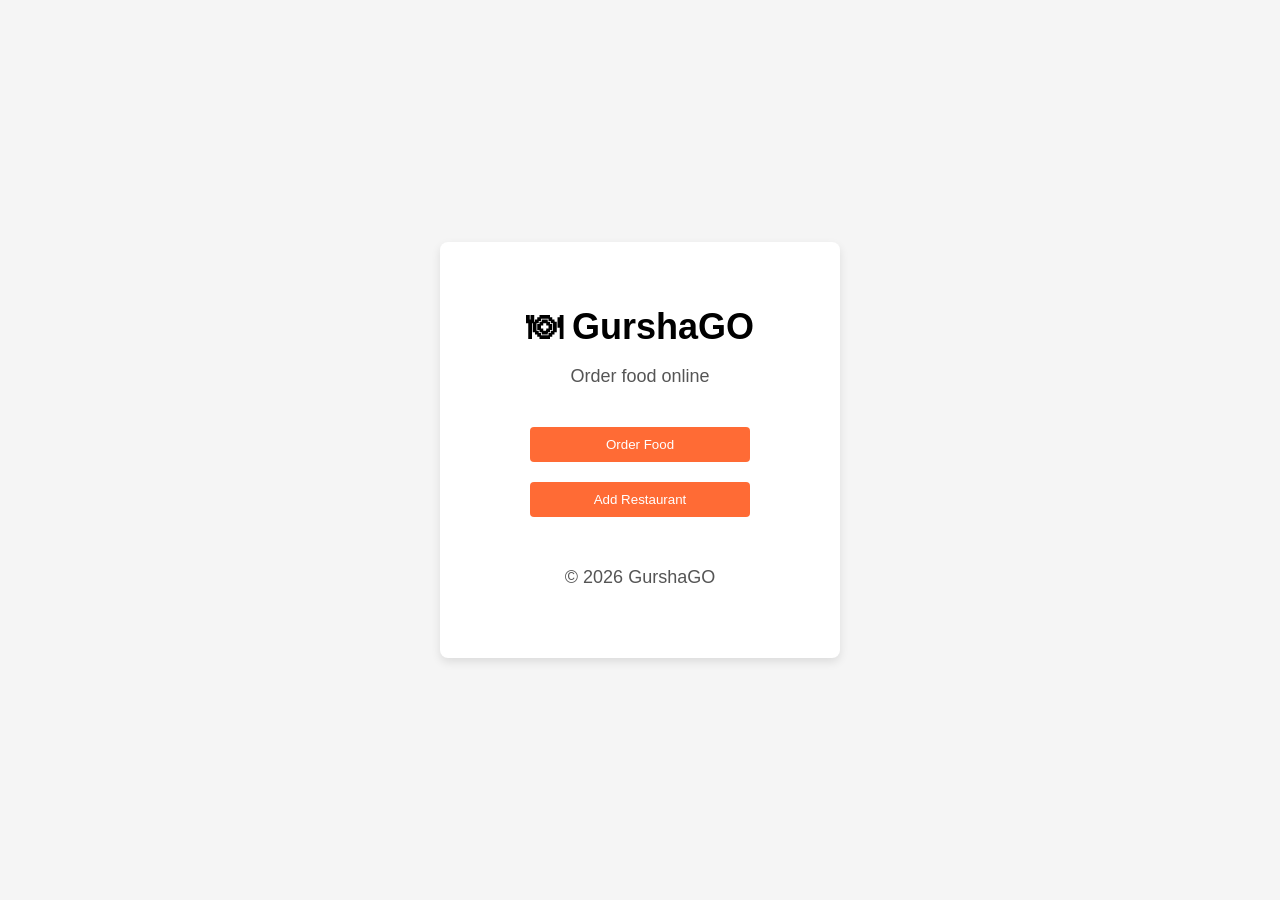
==== index.html @ 45368f5c "Final Version without CSS" ====
<!DOCTYPE html>
<html lang="en">
<head>
  <meta charset="UTF-8" />
  <title>GurshaGO | Food Delivery</title>
  <link rel="stylesheet" href="css/style.css" />

  <style>
    .landing {
      text-align: center;
      padding: 40px;
    }

    .landing h1 {
      font-size: 36px;
      margin-bottom: 10px;
    }

    .landing p {
      font-size: 18px;
      color: #555;
      margin-bottom: 30px;
    }

    .landing button {
      width: 220px;
      margin: 10px;
    }

    footer {
      margin-top: 40px;
      font-size: 14px;
      color: #777;
    }
  </style>
</head>
<body>

  <div class="auth-container landing">
    <h1>🍽 GurshaGO</h1>
    <p>Order food online</p>

    <button onclick="location.href='login.html'">
      Order Food
    </button>

    <button onclick="location.href='signup.html'">
      Add Restaurant
    </button>

    <footer>
      <p>© 2026 GurshaGO</p>
    </footer>
  </div>

</body>
</html>
---- css/style.css ----
/* css/style.css */
* {
  box-sizing: border-box;
  font-family: Arial, Helvetica, sans-serif;
}

body {
  margin: 0;
  min-height: 100vh;
  background: #f5f5f5;
  display: flex;
  align-items: center;
  justify-content: center;
}

.auth-container {
  background: #fff;
  padding: 25px;
  width: 100%;
  max-width: 400px;
  border-radius: 8px;
  box-shadow: 0 4px 10px rgba(0, 0, 0, 0.1);
}

.auth-container h2 {
  text-align: center;
  margin-bottom: 20px;
}

.auth-container input,
.auth-container button {
  width: 100%;
  padding: 10px;
  margin-top: 10px;
}

.auth-container input {
  border: 1px solid #ccc;
  border-radius: 4px;
}

.auth-container button {
  border: none;
  background: #ff6b35;
  color: #fff;
  cursor: pointer;
  border-radius: 4px;
}

.auth-container button:hover {
  background: #e65a28;
}

.google-btn {
  background: #4285f4;
}

.google-btn:hover {
  background: #357ae8;
}

.auth-links {
  text-align: center;
  margin-top: 15px;
}

.auth-links a {
  color: #ff6b35;
  text-decoration: none;
}

.role-group {
  margin-top: 10px;
}

.role-group label {
  margin-right: 10px;
  font-size: 14px;
}

.error {
  color: red;
  font-size: 14px;
  margin-top: 10px;
  text-align: center;
}
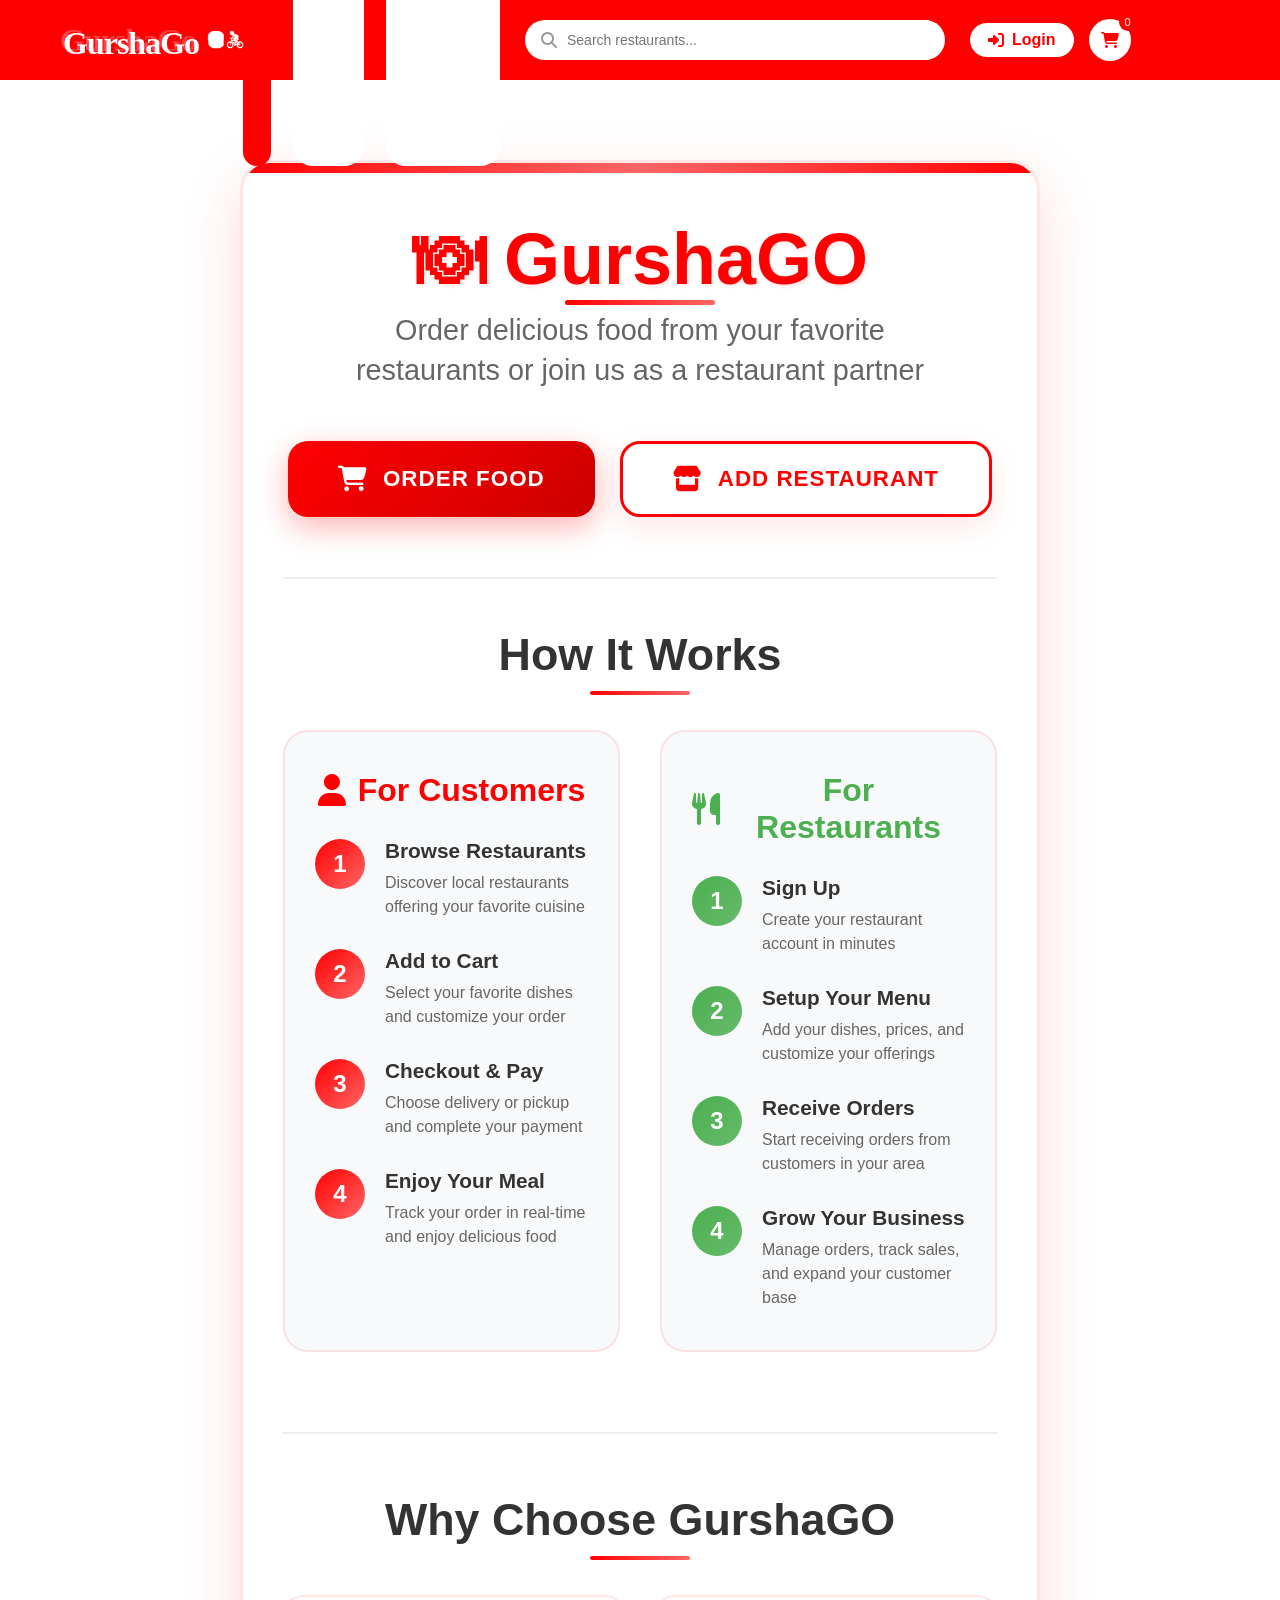
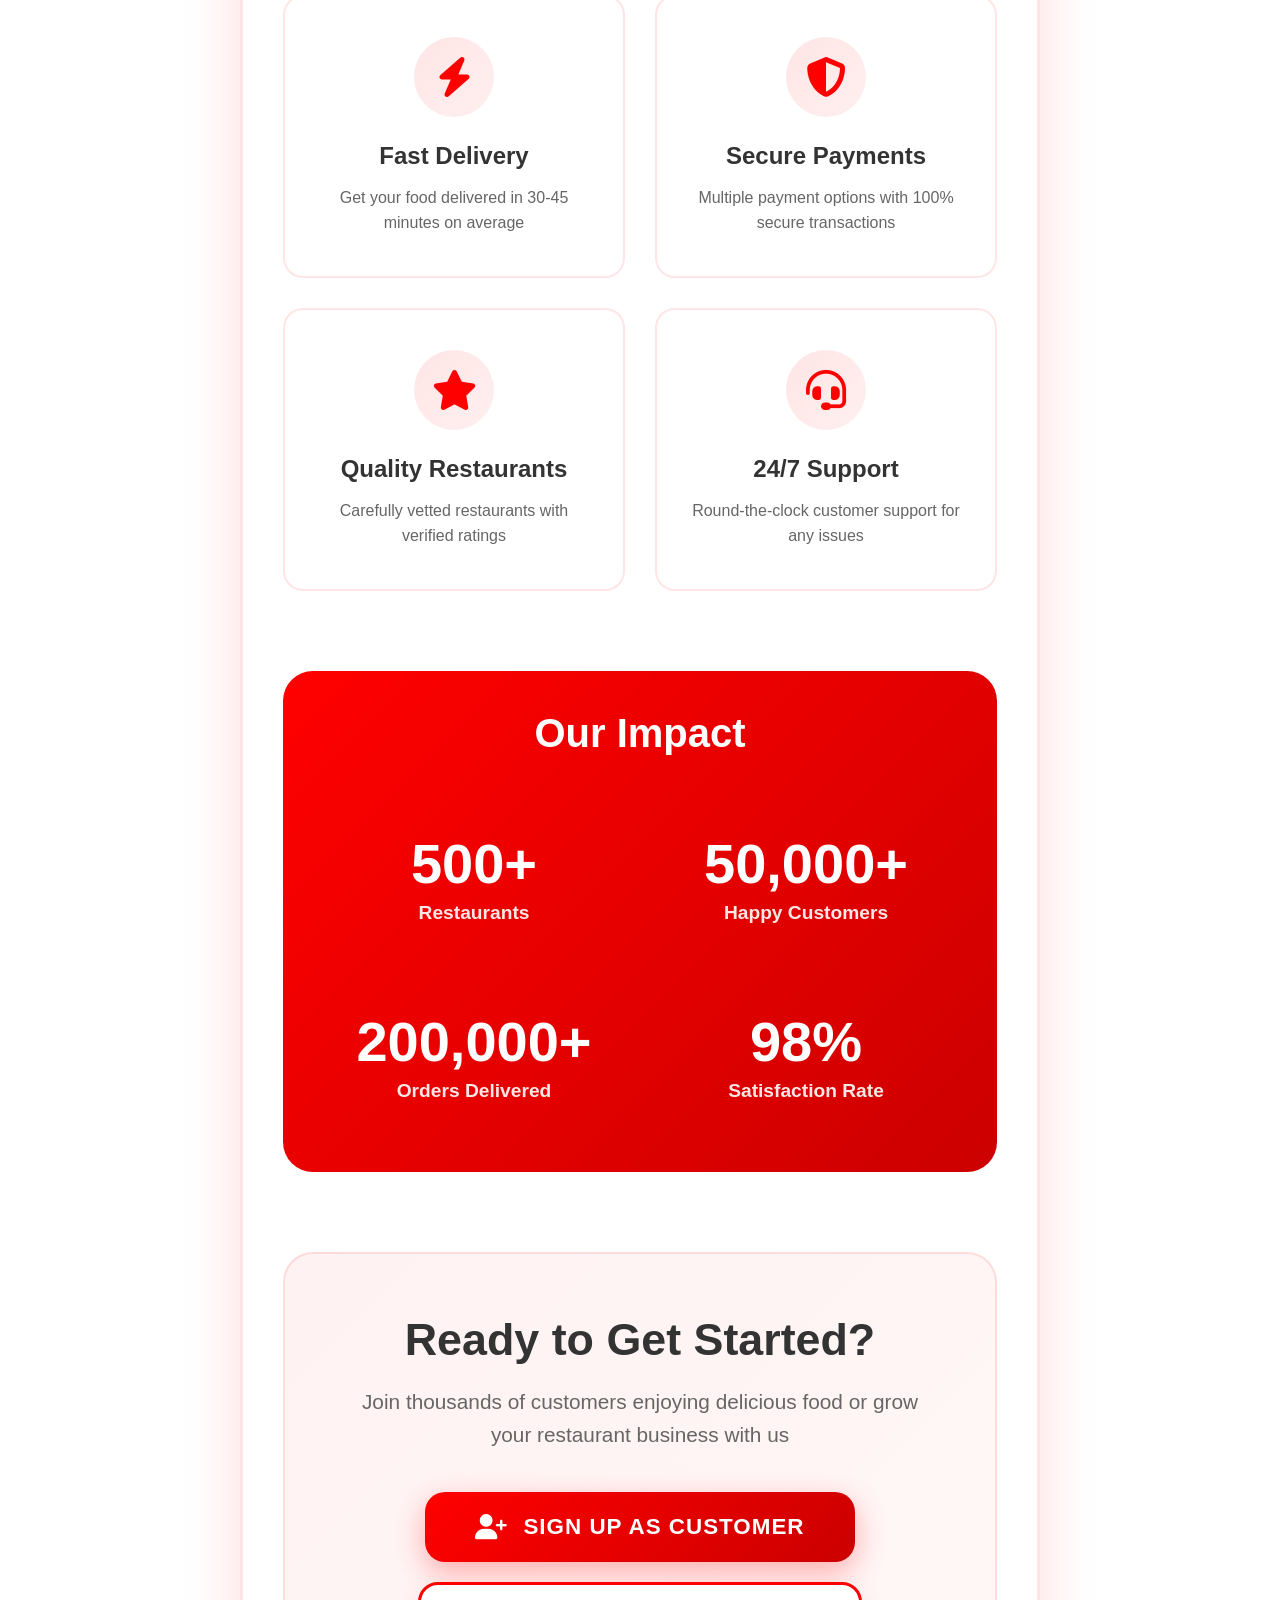
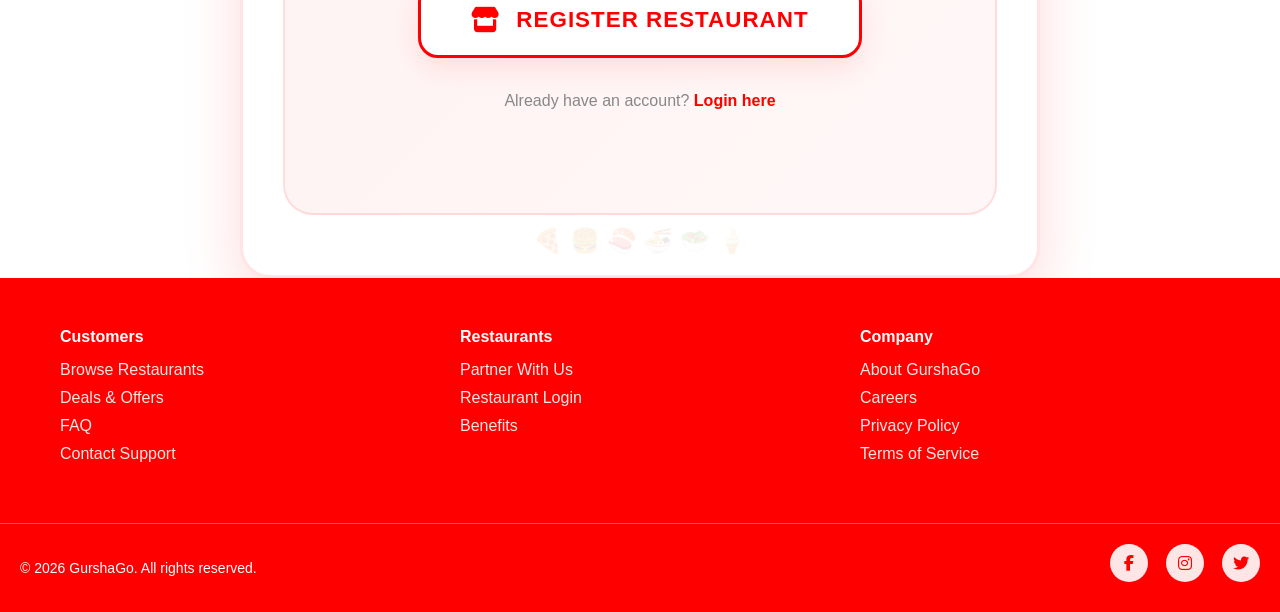
==== commit 93b54e24: "CSS updated for every page" ====
--- a/index.html
+++ b/index.html
@@ -1,57 +1,925 @@
 <!DOCTYPE html>
 <html lang="en">
+
 <head>
-  <meta charset="UTF-8" />
-  <title>GurshaGO | Food Delivery</title>
-  <link rel="stylesheet" href="css/style.css" />
-
-  <style>
-    .landing {
-      text-align: center;
-      padding: 40px;
-    }
-
-    .landing h1 {
-      font-size: 36px;
-      margin-bottom: 10px;
-    }
-
-    .landing p {
-      font-size: 18px;
-      color: #555;
-      margin-bottom: 30px;
-    }
-
-    .landing button {
-      width: 220px;
-      margin: 10px;
-    }
-
-    footer {
-      margin-top: 40px;
-      font-size: 14px;
-      color: #777;
-    }
-  </style>
+    <meta charset="UTF-8" />
+    <title>GurshaGO | Food Delivery</title>
+    <link rel="stylesheet" href="css/style.css" />
+    <link rel="stylesheet" href="https://cdnjs.cloudflare.com/ajax/libs/font-awesome/6.5.1/css/all.min.css">
+
+
+    <style>
+        .landing::after {
+            content: '🍕 🍔 🍣 🍜 🥗 🍦';
+            position: absolute;
+            bottom: 20px;
+            left: 0;
+            right: 0;
+            text-align: center;
+            font-size: 1.5rem;
+            color: rgba(255, 0, 0, 0.1);
+            animation: scroll 30s linear infinite;
+            white-space: nowrap;
+        }
+        /* ===== LANDING PAGE STYLES ===== */
+        
+        .landing {
+            max-width: 800px;
+            margin: 0 auto;
+            padding: 60px 40px;
+            text-align: center;
+            background: white;
+            border-radius: 30px;
+            box-shadow: 0 20px 60px rgba(255, 0, 0, 0.15);
+            border: 3px solid rgba(255, 0, 0, 0.1);
+            animation: fadeIn 1s ease;
+            position: relative;
+            overflow: hidden;
+            margin-top: 80px;
+        }
+        
+        .landing::before {
+            content: '';
+            position: absolute;
+            top: 0;
+            left: 0;
+            right: 0;
+            height: 10px;
+            background: linear-gradient(to right, #ff0000, #ff6666, #ff0000);
+            z-index: 1;
+        }
+        
+        @keyframes fadeIn {
+            from {
+                opacity: 0;
+                transform: translateY(30px);
+            }
+            to {
+                opacity: 1;
+                transform: translateY(0);
+            }
+        }
+        
+        .landing h1 {
+            font-size: 4.5rem;
+            font-weight: 900;
+            color: #ff0000;
+            margin-bottom: 15px;
+            line-height: 1;
+            text-shadow: 2px 2px 4px rgba(255, 0, 0, 0.1);
+            position: relative;
+            display: inline-block;
+        }
+        
+        .landing h1::after {
+            content: '';
+            position: absolute;
+            bottom: -10px;
+            left: 50%;
+            transform: translateX(-50%);
+            width: 150px;
+            height: 5px;
+            background: linear-gradient(to right, #ff0000, #ff6666);
+            border-radius: 3px;
+        }
+        
+        .landing p {
+            font-size: 1.8rem;
+            color: #666;
+            margin-bottom: 50px;
+            font-weight: 400;
+            line-height: 1.4;
+            max-width: 600px;
+            margin-left: auto;
+            margin-right: auto;
+        }
+        /* ===== ACTION BUTTONS ===== */
+        
+        .landing-buttons {
+            display: flex;
+            gap: 25px;
+            justify-content: center;
+            margin-bottom: 60px;
+            flex-wrap: wrap;
+        }
+        
+        .landing button {
+            padding: 22px 50px;
+            border: none;
+            border-radius: 20px;
+            font-size: 1.4rem;
+            font-weight: 800;
+            cursor: pointer;
+            transition: all 0.4s ease;
+            display: flex;
+            align-items: center;
+            justify-content: center;
+            gap: 15px;
+            text-transform: uppercase;
+            letter-spacing: 1px;
+            position: relative;
+            overflow: hidden;
+            min-width: 280px;
+        }
+        
+        .landing button::before {
+            content: '';
+            position: absolute;
+            top: 0;
+            left: -100%;
+            width: 100%;
+            height: 100%;
+            background: linear-gradient(90deg, transparent, rgba(255, 255, 255, 0.2), transparent);
+            transition: 0.5s;
+        }
+        
+        .landing button:hover::before {
+            left: 100%;
+        }
+        
+        .landing button:first-of-type {
+            background: linear-gradient(135deg, #ff0000 0%, #cc0000 100%);
+            color: white;
+            box-shadow: 0 10px 30px rgba(255, 0, 0, 0.3);
+        }
+        
+        .landing button:first-of-type:hover {
+            transform: translateY(-8px) scale(1.05);
+            box-shadow: 0 20px 40px rgba(255, 0, 0, 0.4);
+        }
+        
+        .landing button:last-of-type {
+            background: white;
+            color: #ff0000;
+            border: 3px solid #ff0000;
+            box-shadow: 0 10px 30px rgba(255, 0, 0, 0.1);
+        }
+        
+        .landing button:last-of-type:hover {
+            background: linear-gradient(135deg, #ff0000 0%, #cc0000 100%);
+            color: white;
+            transform: translateY(-8px) scale(1.05);
+            box-shadow: 0 20px 40px rgba(255, 0, 0, 0.2);
+        }
+        
+        .landing button i {
+            font-size: 1.6rem;
+        }
+        /* ===== HOW IT WORKS SECTION ===== */
+        
+        .how-it-works {
+            margin-top: 60px;
+            padding-top: 50px;
+            border-top: 2px solid #eee;
+        }
+        
+        .how-it-works h2 {
+            font-size: 2.8rem;
+            font-weight: 800;
+            color: #333;
+            margin-bottom: 50px;
+            position: relative;
+        }
+        
+        .how-it-works h2::after {
+            content: '';
+            position: absolute;
+            bottom: -15px;
+            left: 50%;
+            transform: translateX(-50%);
+            width: 100px;
+            height: 4px;
+            background: linear-gradient(to right, #ff0000, #ff6666);
+            border-radius: 2px;
+        }
+        /* Steps Container */
+        
+        .steps-container {
+            display: grid;
+            grid-template-columns: repeat(auto-fit, minmax(250px, 1fr));
+            gap: 40px;
+            margin-bottom: 60px;
+        }
+        /* Customer Steps */
+        
+        .customer-steps,
+        .restaurant-steps {
+            background: #f8f9fa;
+            border-radius: 25px;
+            padding: 40px 30px;
+            border: 2px solid rgba(255, 0, 0, 0.1);
+            transition: all 0.3s ease;
+        }
+        
+        .customer-steps:hover,
+        .restaurant-steps:hover {
+            border-color: #ff0000;
+            transform: translateY(-10px);
+            box-shadow: 0 15px 40px rgba(255, 0, 0, 0.1);
+        }
+        
+        .customer-steps h3,
+        .restaurant-steps h3 {
+            font-size: 2rem;
+            font-weight: 800;
+            color: #333;
+            margin-bottom: 30px;
+            display: flex;
+            align-items: center;
+            justify-content: center;
+            gap: 12px;
+        }
+        
+        .customer-steps h3 {
+            color: #ff0000;
+        }
+        
+        .restaurant-steps h3 {
+            color: #4caf50;
+        }
+        /* Steps List */
+        
+        .steps-list {
+            display: flex;
+            flex-direction: column;
+            gap: 30px;
+        }
+        
+        .step-item {
+            display: flex;
+            align-items: flex-start;
+            gap: 20px;
+            text-align: left;
+        }
+        
+        .step-number {
+            width: 50px;
+            height: 50px;
+            background: linear-gradient(135deg, #ff0000 0%, #ff6666 100%);
+            border-radius: 50%;
+            display: flex;
+            align-items: center;
+            justify-content: center;
+            color: white;
+            font-size: 1.5rem;
+            font-weight: 800;
+            flex-shrink: 0;
+        }
+        
+        .restaurant-steps .step-number {
+            background: linear-gradient(135deg, #4caf50 0%, #66bb6a 100%);
+        }
+        
+        .step-content h4 {
+            font-size: 1.3rem;
+            font-weight: 700;
+            color: #333;
+            margin-bottom: 8px;
+        }
+        
+        .step-content p {
+            color: #666;
+            font-size: 1rem;
+            line-height: 1.5;
+            margin: 0;
+        }
+        /* ===== FEATURES SECTION ===== */
+        
+        .features-section {
+            margin-top: 80px;
+            padding-top: 60px;
+            border-top: 2px solid #eee;
+        }
+        
+        .features-section h2 {
+            font-size: 2.8rem;
+            font-weight: 800;
+            color: #333;
+            margin-bottom: 50px;
+            position: relative;
+        }
+        
+        .features-section h2::after {
+            content: '';
+            position: absolute;
+            bottom: -15px;
+            left: 50%;
+            transform: translateX(-50%);
+            width: 100px;
+            height: 4px;
+            background: linear-gradient(to right, #ff0000, #ff6666);
+            border-radius: 2px;
+        }
+        
+        .features-grid {
+            display: grid;
+            grid-template-columns: repeat(auto-fit, minmax(280px, 1fr));
+            gap: 30px;
+        }
+        
+        .feature-card {
+            background: white;
+            border: 2px solid rgba(255, 0, 0, 0.1);
+            border-radius: 20px;
+            padding: 40px 30px;
+            text-align: center;
+            transition: all 0.3s ease;
+        }
+        
+        .feature-card:hover {
+            border-color: #ff0000;
+            transform: translateY(-10px);
+            box-shadow: 0 20px 40px rgba(255, 0, 0, 0.1);
+        }
+        
+        .feature-icon {
+            width: 80px;
+            height: 80px;
+            background: linear-gradient(135deg, rgba(255, 0, 0, 0.1) 0%, rgba(255, 102, 102, 0.1) 100%);
+            border-radius: 50%;
+            display: flex;
+            align-items: center;
+            justify-content: center;
+            margin: 0 auto 25px;
+            color: #ff0000;
+            font-size: 2.5rem;
+        }
+        
+        .feature-card h3 {
+            font-size: 1.5rem;
+            font-weight: 700;
+            color: #333;
+            margin-bottom: 15px;
+        }
+        
+        .feature-card p {
+            color: #666;
+            font-size: 1rem;
+            line-height: 1.6;
+            margin: 0;
+        }
+        /* ===== CTA SECTION ===== */
+        
+        .cta-section {
+            margin-top: 80px;
+            padding: 60px 40px;
+            background: linear-gradient(135deg, rgba(255, 0, 0, 0.05) 0%, rgba(255, 102, 102, 0.05) 100%);
+            border-radius: 30px;
+            border: 2px solid rgba(255, 0, 0, 0.1);
+            text-align: center;
+        }
+        
+        .cta-section h2 {
+            font-size: 2.8rem;
+            font-weight: 800;
+            color: #333;
+            margin-bottom: 20px;
+        }
+        
+        .cta-section p {
+            font-size: 1.3rem;
+            color: #666;
+            margin-bottom: 40px;
+            max-width: 600px;
+            margin-left: auto;
+            margin-right: auto;
+            line-height: 1.6;
+        }
+        
+        .cta-buttons {
+            display: flex;
+            gap: 20px;
+            justify-content: center;
+            flex-wrap: wrap;
+        }
+        
+        .cta-btn {
+            padding: 20px 40px;
+            border: none;
+            border-radius: 15px;
+            font-size: 1.2rem;
+            font-weight: 700;
+            cursor: pointer;
+            transition: all 0.3s ease;
+            display: flex;
+            align-items: center;
+            gap: 12px;
+        }
+        
+        .cta-btn.primary {
+            background: linear-gradient(135deg, #ff0000 0%, #cc0000 100%);
+            color: white;
+        }
+        
+        .cta-btn.primary:hover {
+            transform: translateY(-5px);
+            box-shadow: 0 15px 35px rgba(255, 0, 0, 0.3);
+        }
+        
+        .cta-btn.secondary {
+            background: white;
+            color: #ff0000;
+            border: 2px solid #ff0000;
+        }
+        
+        .cta-btn.secondary:hover {
+            background: #ff0000;
+            color: white;
+            transform: translateY(-5px);
+            box-shadow: 0 15px 35px rgba(255, 0, 0, 0.2);
+        }
+        /* ===== STATS SECTION ===== */
+        
+        .stats-section {
+            margin-top: 80px;
+            padding: 40px;
+            background: linear-gradient(135deg, #ff0000 0%, #cc0000 100%);
+            border-radius: 30px;
+            color: white;
+            text-align: center;
+        }
+        
+        .stats-section h2 {
+            font-size: 2.5rem;
+            font-weight: 800;
+            margin-bottom: 50px;
+            color: white;
+        }
+        
+        .stats-grid {
+            display: grid;
+            grid-template-columns: repeat(auto-fit, minmax(200px, 1fr));
+            gap: 30px;
+        }
+        
+        .stat-item {
+            padding: 30px;
+        }
+        
+        .stat-number {
+            font-size: 3.5rem;
+            font-weight: 900;
+            margin-bottom: 10px;
+            line-height: 1;
+        }
+        
+        .stat-label {
+            font-size: 1.2rem;
+            font-weight: 600;
+            opacity: 0.9;
+        }
+        /* ===== RESPONSIVE DESIGN ===== */
+        
+        @media (max-width: 992px) {
+            .landing {
+                margin: 60px 20px;
+                padding: 50px 30px;
+            }
+            .landing h1 {
+                font-size: 4rem;
+            }
+            .landing p {
+                font-size: 1.6rem;
+            }
+            .landing button {
+                min-width: 250px;
+                padding: 20px 40px;
+            }
+            .how-it-works h2,
+            .features-section h2,
+            .cta-section h2 {
+                font-size: 2.5rem;
+            }
+            .steps-container {
+                grid-template-columns: 1fr;
+            }
+            .stats-grid {
+                grid-template-columns: repeat(2, 1fr);
+            }
+        }
+        
+        @media (max-width: 768px) {
+            .landing {
+                padding: 40px 25px;
+                margin-top: 40px;
+            }
+            .landing h1 {
+                font-size: 3.5rem;
+            }
+            .landing p {
+                font-size: 1.4rem;
+            }
+            .landing-buttons {
+                flex-direction: column;
+                align-items: center;
+            }
+            .landing button {
+                width: 100%;
+                max-width: 350px;
+                padding: 20px;
+            }
+            .how-it-works h2,
+            .features-section h2,
+            .cta-section h2 {
+                font-size: 2.2rem;
+            }
+            .customer-steps,
+            .restaurant-steps {
+                padding: 30px 25px;
+            }
+            .step-item {
+                flex-direction: column;
+                align-items: center;
+                text-align: center;
+                gap: 15px;
+            }
+            .features-grid {
+                grid-template-columns: 1fr;
+            }
+            .cta-buttons {
+                flex-direction: column;
+                align-items: center;
+            }
+            .cta-btn {
+                width: 100%;
+                max-width: 300px;
+                justify-content: center;
+            }
+            .stats-grid {
+                grid-template-columns: 1fr;
+            }
+            .stat-number {
+                font-size: 3rem;
+            }
+        }
+        
+        @media (max-width: 480px) {
+            .landing {
+                padding: 30px 20px;
+                margin: 30px 15px;
+                border-radius: 20px;
+            }
+            .landing h1 {
+                font-size: 2.8rem;
+            }
+            .landing p {
+                font-size: 1.2rem;
+            }
+            .landing button {
+                font-size: 1.2rem;
+                padding: 18px;
+            }
+            .how-it-works h2,
+            .features-section h2,
+            .cta-section h2 {
+                font-size: 1.8rem;
+            }
+            .customer-steps h3,
+            .restaurant-steps h3 {
+                font-size: 1.6rem;
+            }
+            .step-number {
+                width: 40px;
+                height: 40px;
+                font-size: 1.2rem;
+            }
+            .step-content h4 {
+                font-size: 1.1rem;
+            }
+            .feature-card {
+                padding: 30px 20px;
+            }
+            .feature-icon {
+                width: 60px;
+                height: 60px;
+                font-size: 2rem;
+            }
+            .feature-card h3 {
+                font-size: 1.3rem;
+            }
+            .cta-section {
+                padding: 40px 25px;
+            }
+            .cta-section h2 {
+                font-size: 2rem;
+            }
+            .cta-section p {
+                font-size: 1.1rem;
+            }
+            .stats-section {
+                padding: 30px 20px;
+            }
+            .stats-section h2 {
+                font-size: 2rem;
+            }
+            .stat-number {
+                font-size: 2.5rem;
+            }
+        }
+        /* ===== ANIMATIONS ===== */
+        
+        @keyframes float {
+            0%,
+            100% {
+                transform: translateY(0);
+            }
+            50% {
+                transform: translateY(-10px);
+            }
+        }
+        
+        .landing h1 {
+            animation: float 3s ease-in-out infinite;
+        }
+        
+        .feature-card:hover .feature-icon {
+            animation: float 1s ease-in-out;
+        }
+        /* ===== DECORATIVE ELEMENTS ===== */
+        
+        .food-emoji {
+            font-size: 1.5em;
+            margin: 0 5px;
+            animation: spin 20s linear infinite;
+        }
+        
+        @keyframes spin {
+            0% {
+                transform: rotate(0deg);
+            }
+            100% {
+                transform: rotate(360deg);
+            }
+        }
+        
+        @keyframes scroll {
+            0% {
+                transform: translateX(100%);
+            }
+            100% {
+                transform: translateX(-100%);
+            }
+        }
+    </style>
 </head>
+
 <body>
 
-  <div class="auth-container landing">
-    <h1>🍽 GurshaGO</h1>
-    <p>Order food online</p>
-
-    <button onclick="location.href='login.html'">
-      Order Food
-    </button>
-
-    <button onclick="location.href='signup.html'">
-      Add Restaurant
-    </button>
-
-    <footer>
-      <p>© 2026 GurshaGO</p>
+    <!-- ================= HEADER ================= -->
+    <header class="header">
+        <div class="container header-inner">
+
+            <!-- Logo -->
+            <span class="logo-name">GurshaGo</span>
+
+            <!-- Navigation -->
+            <nav class="nav">
+                <br><br><br><br><br><br><br><br><br><br><br><br><br><br>
+                <a href="" class="red" style="background-color: red;"></a>
+                <a href="index.html" class="active">Home</a>
+                <a href="restaurant-dashboard.html">Restaurants</a>
+            </nav>
+
+            <!-- Search -->
+            <div class="search">
+                <i class="fa-solid fa-magnifying-glass"></i>
+                <input type="text" placeholder="Search restaurants..." />
+            </div>
+
+            <!-- Actions -->
+            <div class="actions">
+                <a href="login.html" class="login-btn">
+                    <i class="fa-solid fa-right-to-bracket"></i> Login
+                </a>
+
+                <a href="cart.html" class="cart-btn">
+                    <i class="fa-solid fa-cart-shopping"></i>
+                    <span class="cart-count">0</span>
+                </a>
+            </div>
+
+        </div>
+    </header>
+
+
+
+    <div class="auth-container landing">
+        <!-- Hero Section -->
+        <h1>🍽 GurshaGO</h1>
+        <p>Order delicious food from your favorite restaurants or join us as a restaurant partner</p>
+
+        <div class="landing-buttons">
+            <button onclick="location.href='login.html'">
+            <i class="fas fa-shopping-cart"></i>
+            Order Food
+        </button>
+            <button onclick="location.href='signup.html'">
+            <i class="fas fa-store"></i>
+            Add Restaurant
+        </button>
+        </div>
+
+        <!-- How It Works Section -->
+        <div class="how-it-works">
+            <h2>How It Works</h2>
+
+            <div class="steps-container">
+                <!-- For Customers -->
+                <div class="customer-steps">
+                    <h3><i class="fas fa-user"></i> For Customers</h3>
+                    <div class="steps-list">
+                        <div class="step-item">
+                            <div class="step-number">1</div>
+                            <div class="step-content">
+                                <h4>Browse Restaurants</h4>
+                                <p>Discover local restaurants offering your favorite cuisine</p>
+                            </div>
+                        </div>
+                        <div class="step-item">
+                            <div class="step-number">2</div>
+                            <div class="step-content">
+                                <h4>Add to Cart</h4>
+                                <p>Select your favorite dishes and customize your order</p>
+                            </div>
+                        </div>
+                        <div class="step-item">
+                            <div class="step-number">3</div>
+                            <div class="step-content">
+                                <h4>Checkout & Pay</h4>
+                                <p>Choose delivery or pickup and complete your payment</p>
+                            </div>
+                        </div>
+                        <div class="step-item">
+                            <div class="step-number">4</div>
+                            <div class="step-content">
+                                <h4>Enjoy Your Meal</h4>
+                                <p>Track your order in real-time and enjoy delicious food</p>
+                            </div>
+                        </div>
+                    </div>
+                </div>
+
+                <!-- For Restaurant Owners -->
+                <div class="restaurant-steps">
+                    <h3><i class="fas fa-utensils"></i> For Restaurants</h3>
+                    <div class="steps-list">
+                        <div class="step-item">
+                            <div class="step-number">1</div>
+                            <div class="step-content">
+                                <h4>Sign Up</h4>
+                                <p>Create your restaurant account in minutes</p>
+                            </div>
+                        </div>
+                        <div class="step-item">
+                            <div class="step-number">2</div>
+                            <div class="step-content">
+                                <h4>Setup Your Menu</h4>
+                                <p>Add your dishes, prices, and customize your offerings</p>
+                            </div>
+                        </div>
+                        <div class="step-item">
+                            <div class="step-number">3</div>
+                            <div class="step-content">
+                                <h4>Receive Orders</h4>
+                                <p>Start receiving orders from customers in your area</p>
+                            </div>
+                        </div>
+                        <div class="step-item">
+                            <div class="step-number">4</div>
+                            <div class="step-content">
+                                <h4>Grow Your Business</h4>
+                                <p>Manage orders, track sales, and expand your customer base</p>
+                            </div>
+                        </div>
+                    </div>
+                </div>
+            </div>
+        </div>
+
+        <!-- Features Section -->
+        <div class="features-section">
+            <h2>Why Choose GurshaGO</h2>
+            <div class="features-grid">
+                <div class="feature-card">
+                    <div class="feature-icon">
+                        <i class="fas fa-bolt"></i>
+                    </div>
+                    <h3>Fast Delivery</h3>
+                    <p>Get your food delivered in 30-45 minutes on average</p>
+                </div>
+                <div class="feature-card">
+                    <div class="feature-icon">
+                        <i class="fas fa-shield-alt"></i>
+                    </div>
+                    <h3>Secure Payments</h3>
+                    <p>Multiple payment options with 100% secure transactions</p>
+                </div>
+                <div class="feature-card">
+                    <div class="feature-icon">
+                        <i class="fas fa-star"></i>
+                    </div>
+                    <h3>Quality Restaurants</h3>
+                    <p>Carefully vetted restaurants with verified ratings</p>
+                </div>
+                <div class="feature-card">
+                    <div class="feature-icon">
+                        <i class="fas fa-headset"></i>
+                    </div>
+                    <h3>24/7 Support</h3>
+                    <p>Round-the-clock customer support for any issues</p>
+                </div>
+            </div>
+        </div>
+
+        <!-- Stats Section -->
+        <div class="stats-section">
+            <h2>Our Impact</h2>
+            <div class="stats-grid">
+                <div class="stat-item">
+                    <div class="stat-number">500+</div>
+                    <div class="stat-label">Restaurants</div>
+                </div>
+                <div class="stat-item">
+                    <div class="stat-number">50,000+</div>
+                    <div class="stat-label">Happy Customers</div>
+                </div>
+                <div class="stat-item">
+                    <div class="stat-number">200,000+</div>
+                    <div class="stat-label">Orders Delivered</div>
+                </div>
+                <div class="stat-item">
+                    <div class="stat-number">98%</div>
+                    <div class="stat-label">Satisfaction Rate</div>
+                </div>
+            </div>
+        </div>
+
+        <!-- CTA Section -->
+        <div class="cta-section">
+            <h2>Ready to Get Started?</h2>
+            <p>Join thousands of customers enjoying delicious food or grow your restaurant business with us</p>
+
+            <div class="cta-buttons">
+                <button class="cta-btn primary" onclick="location.href='signup.html'">
+                <i class="fas fa-user-plus"></i>
+                Sign Up as Customer
+            </button>
+                <button class="cta-btn secondary" onclick="location.href='signup.html?type=restaurant'">
+                <i class="fas fa-store"></i>
+                Register Restaurant
+            </button>
+            </div>
+
+            <p style="margin-top: 30px; font-size: 1rem; color: #888;">
+                Already have an account? <a href="login.html" style="color: #ff0000; font-weight: 600; text-decoration: none;">Login here</a>
+            </p>
+        </div>
+    </div>
+
+
+
+
+    <!-- ================= FOOTER ================= -->
+    <footer class="footer">
+        <div class="container footer-grid">
+
+            <div>
+                <h4>Customers</h4>
+                <a href="restaurant-dashboard.html">Browse Restaurants</a>
+                <a href="#">Deals & Offers</a>
+                <a href="#">FAQ</a>
+                <a href="#">Contact Support</a>
+            </div>
+
+            <div>
+                <h4>Restaurants</h4>
+                <a href="#">Partner With Us</a>
+                <a href="#">Restaurant Login</a>
+                <a href="#">Benefits</a>
+            </div>
+
+            <div>
+                <h4>Company</h4>
+                <a href="#">About GurshaGo</a>
+                <a href="#">Careers</a>
+                <a href="#">Privacy Policy</a>
+                <a href="#">Terms of Service</a>
+            </div>
+
+        </div>
+
+        <div class="footer-bottom">
+            <p>© 2026 GurshaGo. All rights reserved.</p>
+
+            <div class="social-icons">
+                <a href="#" aria-label="Facebook"><i class="fab fa-facebook-f"></i></a>
+                <a href="#" aria-label="Instagram"><i class="fab fa-instagram"></i></a>
+                <a href="#" aria-label="Twitter"><i class="fab fa-twitter"></i></a>
+            </div>
+        </div>
     </footer>
-  </div>
+    </div>
 
 </body>
-</html>
+
+</html>
--- a/css/style.css
+++ b/css/style.css
@@ -1,86 +1,280 @@
-/* css/style.css */
+/* ===== CSS===== */
+
 * {
-  box-sizing: border-box;
-  font-family: Arial, Helvetica, sans-serif;
+    margin: 0;
+    padding: 0;
+    box-sizing: border-box;
 }
 
 body {
-  margin: 0;
-  min-height: 100vh;
-  background: #f5f5f5;
-  display: flex;
-  align-items: center;
-  justify-content: center;
-}
-
-.auth-container {
-  background: #fff;
-  padding: 25px;
-  width: 100%;
-  max-width: 400px;
-  border-radius: 8px;
-  box-shadow: 0 4px 10px rgba(0, 0, 0, 0.1);
-}
-
-.auth-container h2 {
-  text-align: center;
-  margin-bottom: 20px;
-}
-
-.auth-container input,
-.auth-container button {
-  width: 100%;
-  padding: 10px;
-  margin-top: 10px;
-}
-
-.auth-container input {
-  border: 1px solid #ccc;
-  border-radius: 4px;
-}
-
-.auth-container button {
-  border: none;
-  background: #ff6b35;
-  color: #fff;
-  cursor: pointer;
-  border-radius: 4px;
-}
-
-.auth-container button:hover {
-  background: #e65a28;
-}
-
-.google-btn {
-  background: #4285f4;
-}
-
-.google-btn:hover {
-  background: #357ae8;
-}
-
-.auth-links {
-  text-align: center;
-  margin-top: 15px;
-}
-
-.auth-links a {
-  color: #ff6b35;
-  text-decoration: none;
-}
-
-.role-group {
-  margin-top: 10px;
-}
-
-.role-group label {
-  margin-right: 10px;
-  font-size: 14px;
-}
-
-.error {
-  color: red;
-  font-size: 14px;
-  margin-top: 10px;
-  text-align: center;
-}
+    font-family: "Poppins", Arial, sans-serif;
+    color: #333;
+    background: #fff;
+    min-height: 100vh;
+    display: flex;
+    flex-direction: column;
+}
+
+a {
+    text-decoration: none;
+    color: inherit;
+}
+
+
+/* ===== CONTAINER ===== */
+
+.container {
+    max-width: 1200px;
+    margin: auto;
+    padding: 0 20px;
+}
+
+
+/* ================= HEADER ================= */
+
+.header {
+    background: #ff0000;
+    position: sticky;
+    top: 0;
+    z-index: 1000;
+}
+
+.header-inner {
+    height: 80px;
+    display: flex;
+    align-items: center;
+    gap: 25px;
+}
+
+
+/* ===== LOGO ===== */
+
+.logo-text {
+    /* 🔧 SPACING FIX: pulls nav closer to logo */
+    margin-right: -10px;
+}
+
+.logo-name {
+    font-size: 32px;
+    font-weight: 800;
+    color: white;
+    font-family: 'Comic Sans MS', 'Chalkboard SE', cursive;
+    text-shadow: 3px 3px 0 white, 6px 6px 8px rgba(0, 0, 0, 0);
+    background: linear-gradient(45deg, #ff4757, #ff3838);
+    -webkit-background-clip: text;
+    -webkit-text-fill-color: transparent;
+    background-clip: text;
+    letter-spacing: -1px;
+    position: relative;
+    display: inline-block;
+    transform: perspective(500px) rotateX(5deg);
+}
+
+
+/* For food delivery vibe */
+
+.logo-name::after {
+    content: "🍔🚴‍♂️";
+    font-size: 16px;
+    position: absolute;
+    right: -45px;
+    top: 5px;
+    animation: bounce 2s infinite;
+}
+
+@keyframes bounce {
+    0%,
+    100% {
+        transform: translateY(0);
+    }
+    50% {
+        transform: translateY(-5px);
+    }
+}
+
+
+/* ===== NAV ===== */
+
+.nav {
+    display: flex;
+    gap: 22px;
+}
+
+.nav a {
+    color: red;
+    background-color: white;
+    font-weight: 500;
+    padding: 6px 14px;
+    border-radius: 20px;
+}
+
+.nav a:hover,
+.nav a.active {
+    background: white;
+    color: #ff0000;
+}
+
+
+/* ===== SEARCH ===== */
+
+.search {
+    flex: 1;
+    max-width: 420px;
+    background: white;
+    border-radius: 30px;
+    display: flex;
+    align-items: center;
+    padding: 0 16px;
+}
+
+.search i {
+    color: #999;
+    margin-right: 10px;
+}
+
+.search input {
+    border: none;
+    outline: none;
+    width: 100%;
+    padding: 12px 0;
+    font-size: 14px;
+}
+
+
+/* ===== ACTIONS ===== */
+
+.actions {
+    display: flex;
+    align-items: center;
+    gap: 15px;
+}
+
+.login-btn {
+    background: white;
+    color: #ff0000;
+    padding: 8px 18px;
+    border-radius: 25px;
+    font-weight: 600;
+    display: flex;
+    gap: 8px;
+    align-items: center;
+}
+
+.cart-btn {
+    position: relative;
+    width: 42px;
+    height: 42px;
+    background: white;
+    border-radius: 50%;
+    display: flex;
+    align-items: center;
+    justify-content: center;
+    color: #ff0000;
+}
+
+.cart-count {
+    position: absolute;
+    top: -6px;
+    right: -6px;
+    background: #ff0000;
+    color: white;
+    width: 18px;
+    height: 18px;
+    font-size: 11px;
+    border-radius: 50%;
+    display: flex;
+    align-items: center;
+    justify-content: center;
+}
+
+
+/* ================= FOOTER ================= */
+
+.footer {
+    background: #ff0000;
+    color: white;
+    margin-top: auto;
+}
+
+.footer-grid {
+    padding: 50px 20px;
+    display: grid;
+    grid-template-columns: repeat(auto-fit, minmax(220px, 1fr));
+    gap: 40px;
+}
+
+.footer h4 {
+    margin-bottom: 15px;
+    font-size: 16px;
+}
+
+.footer a {
+    display: block;
+    margin-bottom: 10px;
+    opacity: 0.9;
+}
+
+.footer a:hover {
+    opacity: 1;
+}
+
+
+/* ===== FOOTER BOTTOM ===== */
+
+.footer-bottom {
+    border-top: 1px solid rgba(255, 255, 255, 0.3);
+    padding: 20px;
+    display: flex;
+    justify-content: space-between;
+    align-items: center;
+    flex-wrap: wrap;
+}
+
+.footer-bottom p {
+    font-size: 14px;
+}
+
+
+/* ===== SOCIAL ICONS ===== */
+
+.social-icons {
+    display: flex;
+    gap: 18px;
+}
+
+.social-icons a {
+    width: 38px;
+    height: 38px;
+    background: white;
+    color: #ff0000;
+    border-radius: 50%;
+    display: flex;
+    align-items: center;
+    justify-content: center;
+    font-size: 16px;
+    transition: 0.2s ease;
+}
+
+.social-icons a:hover {
+    background: #ffe5e5;
+}
+
+
+/* ================= RESPONSIVE ================= */
+
+@media (max-width: 768px) {
+    .header-inner {
+        flex-wrap: wrap;
+        height: auto;
+        padding: 15px 0;
+    }
+    .search {
+        order: 3;
+        max-width: 100%;
+        width: 100%;
+    }
+    .footer-bottom {
+        flex-direction: column;
+        gap: 12px;
+    }
+}
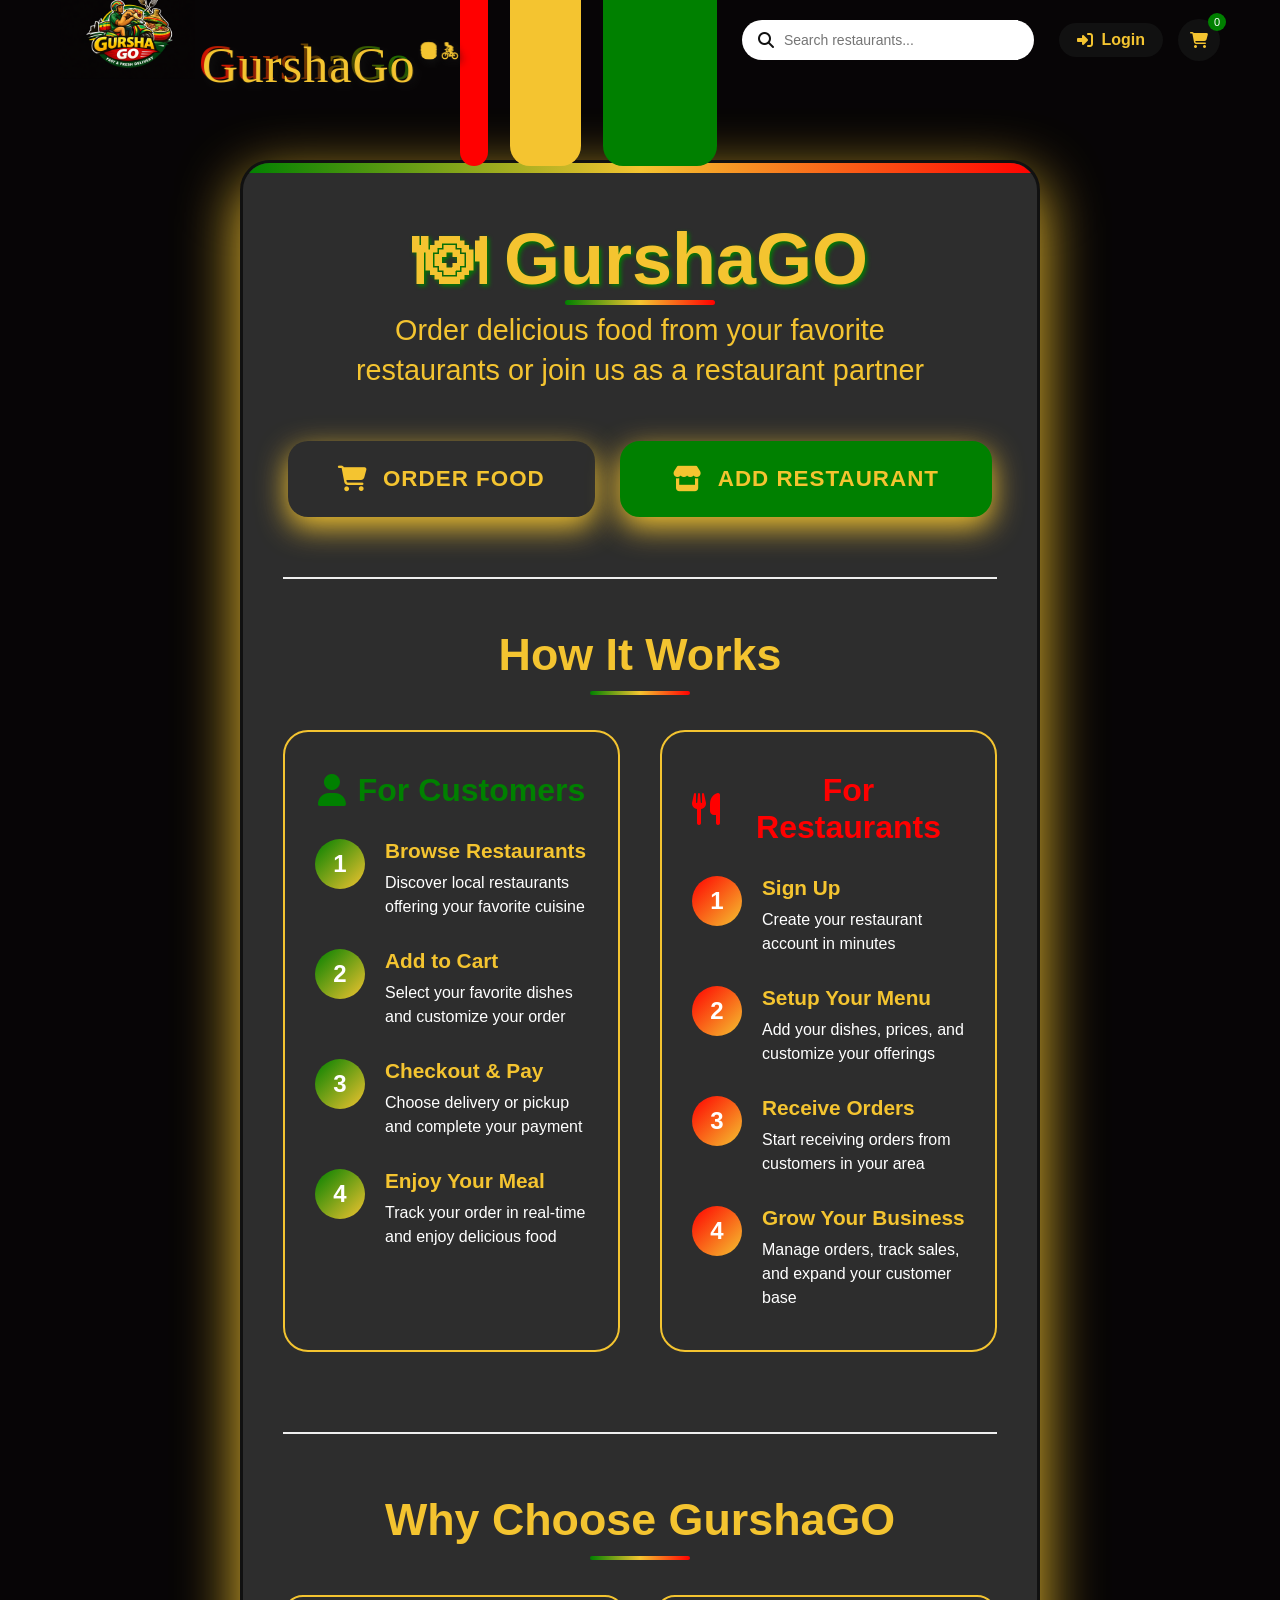
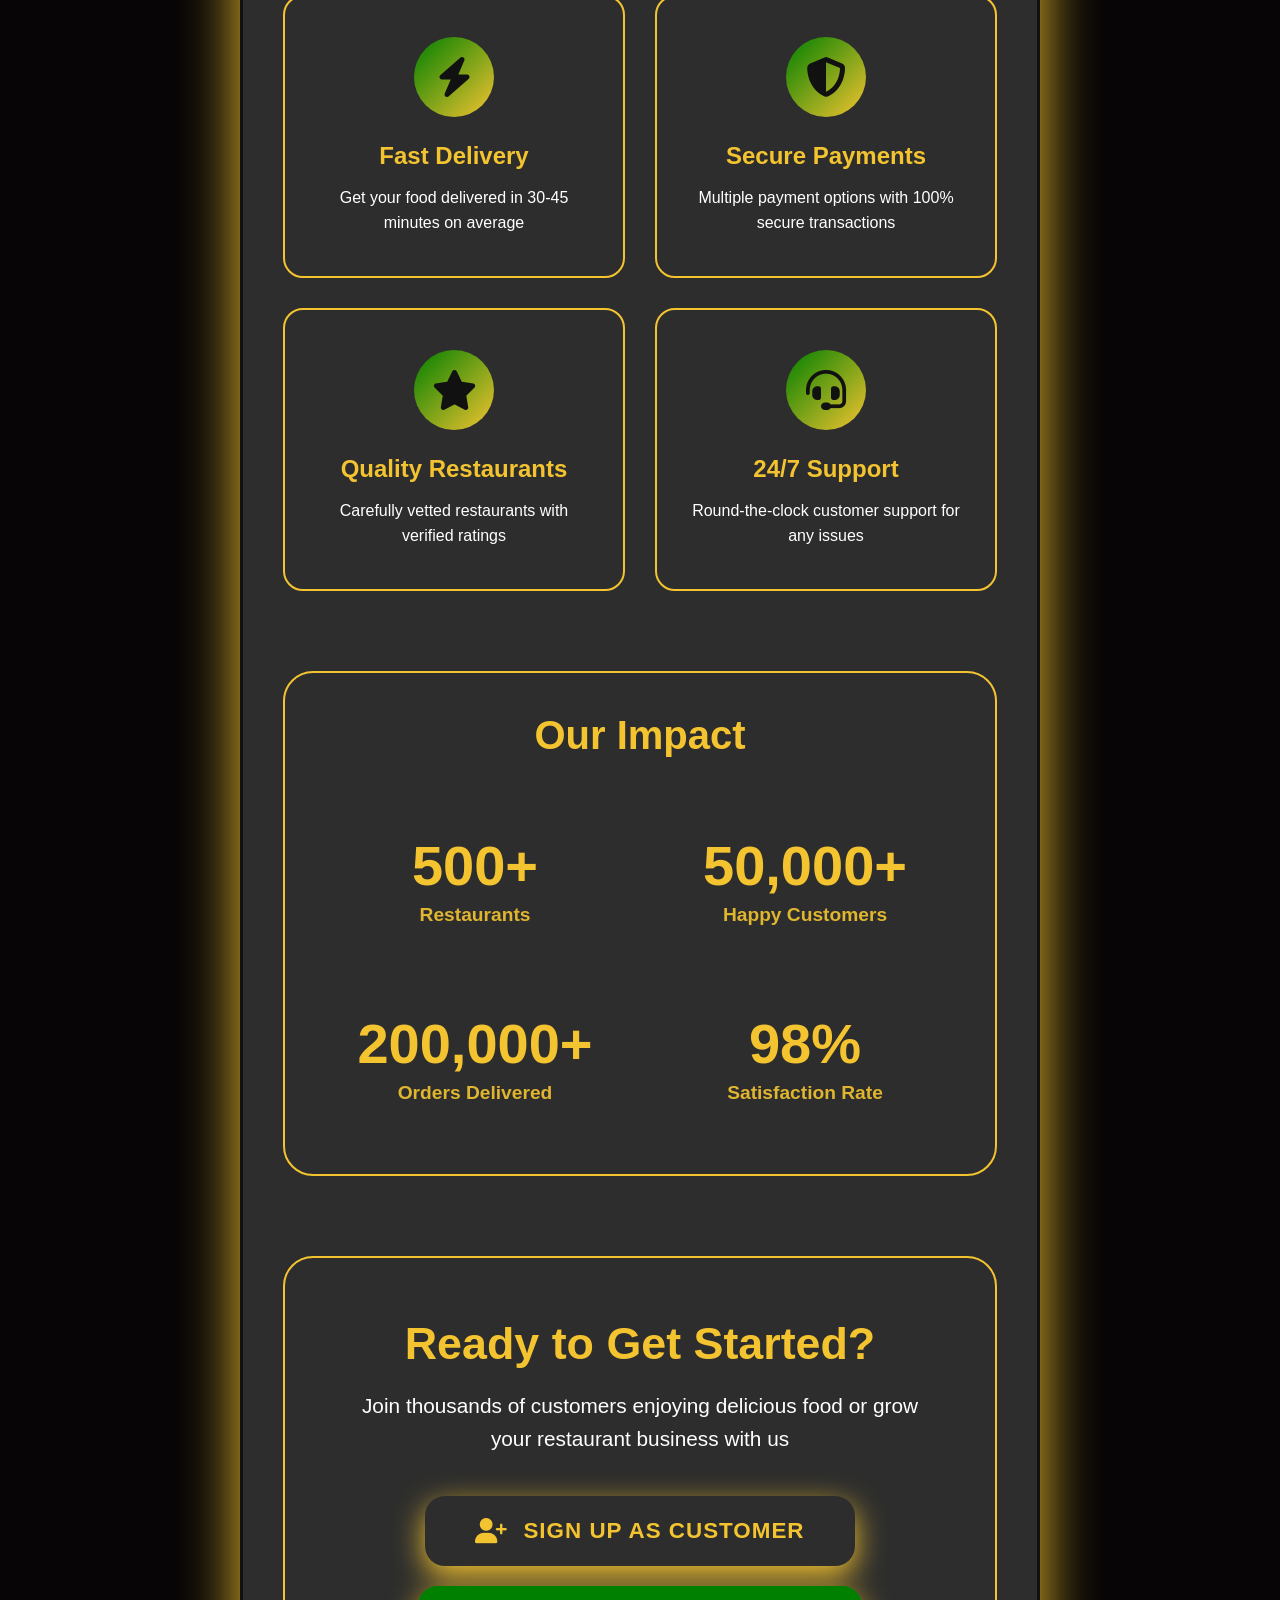
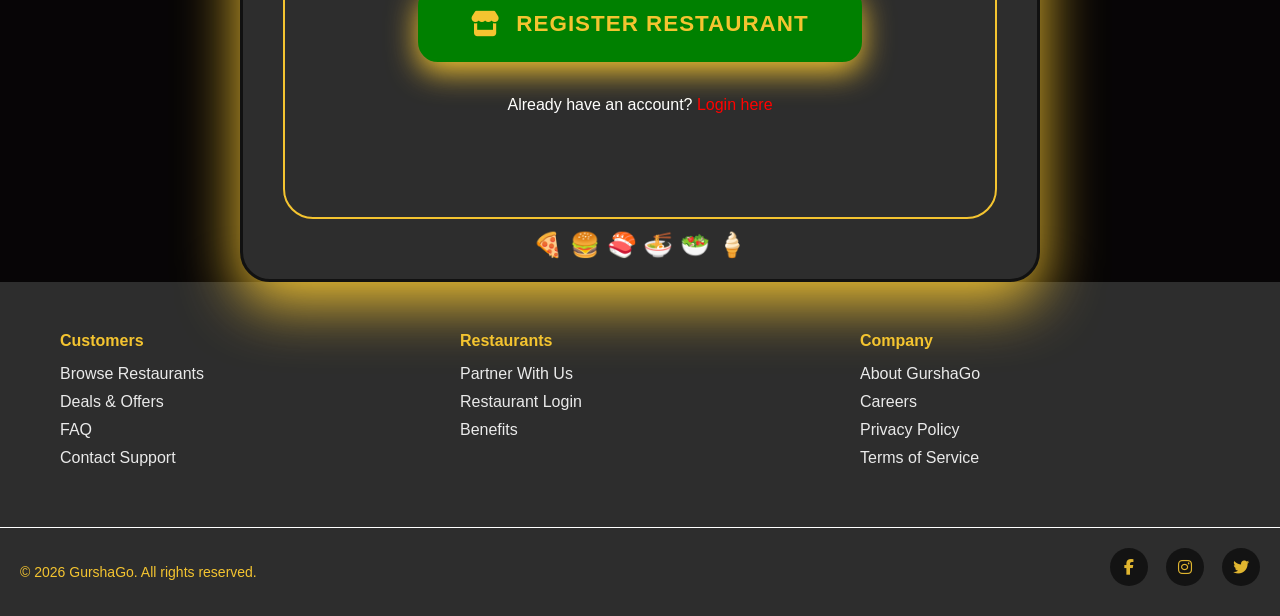
==== commit 77684ce2: "CSS" ====
--- a/index.html
+++ b/index.html
@@ -5,662 +5,9 @@
     <meta charset="UTF-8" />
     <title>GurshaGO | Food Delivery</title>
     <link rel="stylesheet" href="css/style.css" />
+    <link rel="stylesheet" href="css/index.css" />
     <link rel="stylesheet" href="https://cdnjs.cloudflare.com/ajax/libs/font-awesome/6.5.1/css/all.min.css">
 
-
-    <style>
-        .landing::after {
-            content: '🍕 🍔 🍣 🍜 🥗 🍦';
-            position: absolute;
-            bottom: 20px;
-            left: 0;
-            right: 0;
-            text-align: center;
-            font-size: 1.5rem;
-            color: rgba(255, 0, 0, 0.1);
-            animation: scroll 30s linear infinite;
-            white-space: nowrap;
-        }
-        /* ===== LANDING PAGE STYLES ===== */
-        
-        .landing {
-            max-width: 800px;
-            margin: 0 auto;
-            padding: 60px 40px;
-            text-align: center;
-            background: white;
-            border-radius: 30px;
-            box-shadow: 0 20px 60px rgba(255, 0, 0, 0.15);
-            border: 3px solid rgba(255, 0, 0, 0.1);
-            animation: fadeIn 1s ease;
-            position: relative;
-            overflow: hidden;
-            margin-top: 80px;
-        }
-        
-        .landing::before {
-            content: '';
-            position: absolute;
-            top: 0;
-            left: 0;
-            right: 0;
-            height: 10px;
-            background: linear-gradient(to right, #ff0000, #ff6666, #ff0000);
-            z-index: 1;
-        }
-        
-        @keyframes fadeIn {
-            from {
-                opacity: 0;
-                transform: translateY(30px);
-            }
-            to {
-                opacity: 1;
-                transform: translateY(0);
-            }
-        }
-        
-        .landing h1 {
-            font-size: 4.5rem;
-            font-weight: 900;
-            color: #ff0000;
-            margin-bottom: 15px;
-            line-height: 1;
-            text-shadow: 2px 2px 4px rgba(255, 0, 0, 0.1);
-            position: relative;
-            display: inline-block;
-        }
-        
-        .landing h1::after {
-            content: '';
-            position: absolute;
-            bottom: -10px;
-            left: 50%;
-            transform: translateX(-50%);
-            width: 150px;
-            height: 5px;
-            background: linear-gradient(to right, #ff0000, #ff6666);
-            border-radius: 3px;
-        }
-        
-        .landing p {
-            font-size: 1.8rem;
-            color: #666;
-            margin-bottom: 50px;
-            font-weight: 400;
-            line-height: 1.4;
-            max-width: 600px;
-            margin-left: auto;
-            margin-right: auto;
-        }
-        /* ===== ACTION BUTTONS ===== */
-        
-        .landing-buttons {
-            display: flex;
-            gap: 25px;
-            justify-content: center;
-            margin-bottom: 60px;
-            flex-wrap: wrap;
-        }
-        
-        .landing button {
-            padding: 22px 50px;
-            border: none;
-            border-radius: 20px;
-            font-size: 1.4rem;
-            font-weight: 800;
-            cursor: pointer;
-            transition: all 0.4s ease;
-            display: flex;
-            align-items: center;
-            justify-content: center;
-            gap: 15px;
-            text-transform: uppercase;
-            letter-spacing: 1px;
-            position: relative;
-            overflow: hidden;
-            min-width: 280px;
-        }
-        
-        .landing button::before {
-            content: '';
-            position: absolute;
-            top: 0;
-            left: -100%;
-            width: 100%;
-            height: 100%;
-            background: linear-gradient(90deg, transparent, rgba(255, 255, 255, 0.2), transparent);
-            transition: 0.5s;
-        }
-        
-        .landing button:hover::before {
-            left: 100%;
-        }
-        
-        .landing button:first-of-type {
-            background: linear-gradient(135deg, #ff0000 0%, #cc0000 100%);
-            color: white;
-            box-shadow: 0 10px 30px rgba(255, 0, 0, 0.3);
-        }
-        
-        .landing button:first-of-type:hover {
-            transform: translateY(-8px) scale(1.05);
-            box-shadow: 0 20px 40px rgba(255, 0, 0, 0.4);
-        }
-        
-        .landing button:last-of-type {
-            background: white;
-            color: #ff0000;
-            border: 3px solid #ff0000;
-            box-shadow: 0 10px 30px rgba(255, 0, 0, 0.1);
-        }
-        
-        .landing button:last-of-type:hover {
-            background: linear-gradient(135deg, #ff0000 0%, #cc0000 100%);
-            color: white;
-            transform: translateY(-8px) scale(1.05);
-            box-shadow: 0 20px 40px rgba(255, 0, 0, 0.2);
-        }
-        
-        .landing button i {
-            font-size: 1.6rem;
-        }
-        /* ===== HOW IT WORKS SECTION ===== */
-        
-        .how-it-works {
-            margin-top: 60px;
-            padding-top: 50px;
-            border-top: 2px solid #eee;
-        }
-        
-        .how-it-works h2 {
-            font-size: 2.8rem;
-            font-weight: 800;
-            color: #333;
-            margin-bottom: 50px;
-            position: relative;
-        }
-        
-        .how-it-works h2::after {
-            content: '';
-            position: absolute;
-            bottom: -15px;
-            left: 50%;
-            transform: translateX(-50%);
-            width: 100px;
-            height: 4px;
-            background: linear-gradient(to right, #ff0000, #ff6666);
-            border-radius: 2px;
-        }
-        /* Steps Container */
-        
-        .steps-container {
-            display: grid;
-            grid-template-columns: repeat(auto-fit, minmax(250px, 1fr));
-            gap: 40px;
-            margin-bottom: 60px;
-        }
-        /* Customer Steps */
-        
-        .customer-steps,
-        .restaurant-steps {
-            background: #f8f9fa;
-            border-radius: 25px;
-            padding: 40px 30px;
-            border: 2px solid rgba(255, 0, 0, 0.1);
-            transition: all 0.3s ease;
-        }
-        
-        .customer-steps:hover,
-        .restaurant-steps:hover {
-            border-color: #ff0000;
-            transform: translateY(-10px);
-            box-shadow: 0 15px 40px rgba(255, 0, 0, 0.1);
-        }
-        
-        .customer-steps h3,
-        .restaurant-steps h3 {
-            font-size: 2rem;
-            font-weight: 800;
-            color: #333;
-            margin-bottom: 30px;
-            display: flex;
-            align-items: center;
-            justify-content: center;
-            gap: 12px;
-        }
-        
-        .customer-steps h3 {
-            color: #ff0000;
-        }
-        
-        .restaurant-steps h3 {
-            color: #4caf50;
-        }
-        /* Steps List */
-        
-        .steps-list {
-            display: flex;
-            flex-direction: column;
-            gap: 30px;
-        }
-        
-        .step-item {
-            display: flex;
-            align-items: flex-start;
-            gap: 20px;
-            text-align: left;
-        }
-        
-        .step-number {
-            width: 50px;
-            height: 50px;
-            background: linear-gradient(135deg, #ff0000 0%, #ff6666 100%);
-            border-radius: 50%;
-            display: flex;
-            align-items: center;
-            justify-content: center;
-            color: white;
-            font-size: 1.5rem;
-            font-weight: 800;
-            flex-shrink: 0;
-        }
-        
-        .restaurant-steps .step-number {
-            background: linear-gradient(135deg, #4caf50 0%, #66bb6a 100%);
-        }
-        
-        .step-content h4 {
-            font-size: 1.3rem;
-            font-weight: 700;
-            color: #333;
-            margin-bottom: 8px;
-        }
-        
-        .step-content p {
-            color: #666;
-            font-size: 1rem;
-            line-height: 1.5;
-            margin: 0;
-        }
-        /* ===== FEATURES SECTION ===== */
-        
-        .features-section {
-            margin-top: 80px;
-            padding-top: 60px;
-            border-top: 2px solid #eee;
-        }
-        
-        .features-section h2 {
-            font-size: 2.8rem;
-            font-weight: 800;
-            color: #333;
-            margin-bottom: 50px;
-            position: relative;
-        }
-        
-        .features-section h2::after {
-            content: '';
-            position: absolute;
-            bottom: -15px;
-            left: 50%;
-            transform: translateX(-50%);
-            width: 100px;
-            height: 4px;
-            background: linear-gradient(to right, #ff0000, #ff6666);
-            border-radius: 2px;
-        }
-        
-        .features-grid {
-            display: grid;
-            grid-template-columns: repeat(auto-fit, minmax(280px, 1fr));
-            gap: 30px;
-        }
-        
-        .feature-card {
-            background: white;
-            border: 2px solid rgba(255, 0, 0, 0.1);
-            border-radius: 20px;
-            padding: 40px 30px;
-            text-align: center;
-            transition: all 0.3s ease;
-        }
-        
-        .feature-card:hover {
-            border-color: #ff0000;
-            transform: translateY(-10px);
-            box-shadow: 0 20px 40px rgba(255, 0, 0, 0.1);
-        }
-        
-        .feature-icon {
-            width: 80px;
-            height: 80px;
-            background: linear-gradient(135deg, rgba(255, 0, 0, 0.1) 0%, rgba(255, 102, 102, 0.1) 100%);
-            border-radius: 50%;
-            display: flex;
-            align-items: center;
-            justify-content: center;
-            margin: 0 auto 25px;
-            color: #ff0000;
-            font-size: 2.5rem;
-        }
-        
-        .feature-card h3 {
-            font-size: 1.5rem;
-            font-weight: 700;
-            color: #333;
-            margin-bottom: 15px;
-        }
-        
-        .feature-card p {
-            color: #666;
-            font-size: 1rem;
-            line-height: 1.6;
-            margin: 0;
-        }
-        /* ===== CTA SECTION ===== */
-        
-        .cta-section {
-            margin-top: 80px;
-            padding: 60px 40px;
-            background: linear-gradient(135deg, rgba(255, 0, 0, 0.05) 0%, rgba(255, 102, 102, 0.05) 100%);
-            border-radius: 30px;
-            border: 2px solid rgba(255, 0, 0, 0.1);
-            text-align: center;
-        }
-        
-        .cta-section h2 {
-            font-size: 2.8rem;
-            font-weight: 800;
-            color: #333;
-            margin-bottom: 20px;
-        }
-        
-        .cta-section p {
-            font-size: 1.3rem;
-            color: #666;
-            margin-bottom: 40px;
-            max-width: 600px;
-            margin-left: auto;
-            margin-right: auto;
-            line-height: 1.6;
-        }
-        
-        .cta-buttons {
-            display: flex;
-            gap: 20px;
-            justify-content: center;
-            flex-wrap: wrap;
-        }
-        
-        .cta-btn {
-            padding: 20px 40px;
-            border: none;
-            border-radius: 15px;
-            font-size: 1.2rem;
-            font-weight: 700;
-            cursor: pointer;
-            transition: all 0.3s ease;
-            display: flex;
-            align-items: center;
-            gap: 12px;
-        }
-        
-        .cta-btn.primary {
-            background: linear-gradient(135deg, #ff0000 0%, #cc0000 100%);
-            color: white;
-        }
-        
-        .cta-btn.primary:hover {
-            transform: translateY(-5px);
-            box-shadow: 0 15px 35px rgba(255, 0, 0, 0.3);
-        }
-        
-        .cta-btn.secondary {
-            background: white;
-            color: #ff0000;
-            border: 2px solid #ff0000;
-        }
-        
-        .cta-btn.secondary:hover {
-            background: #ff0000;
-            color: white;
-            transform: translateY(-5px);
-            box-shadow: 0 15px 35px rgba(255, 0, 0, 0.2);
-        }
-        /* ===== STATS SECTION ===== */
-        
-        .stats-section {
-            margin-top: 80px;
-            padding: 40px;
-            background: linear-gradient(135deg, #ff0000 0%, #cc0000 100%);
-            border-radius: 30px;
-            color: white;
-            text-align: center;
-        }
-        
-        .stats-section h2 {
-            font-size: 2.5rem;
-            font-weight: 800;
-            margin-bottom: 50px;
-            color: white;
-        }
-        
-        .stats-grid {
-            display: grid;
-            grid-template-columns: repeat(auto-fit, minmax(200px, 1fr));
-            gap: 30px;
-        }
-        
-        .stat-item {
-            padding: 30px;
-        }
-        
-        .stat-number {
-            font-size: 3.5rem;
-            font-weight: 900;
-            margin-bottom: 10px;
-            line-height: 1;
-        }
-        
-        .stat-label {
-            font-size: 1.2rem;
-            font-weight: 600;
-            opacity: 0.9;
-        }
-        /* ===== RESPONSIVE DESIGN ===== */
-        
-        @media (max-width: 992px) {
-            .landing {
-                margin: 60px 20px;
-                padding: 50px 30px;
-            }
-            .landing h1 {
-                font-size: 4rem;
-            }
-            .landing p {
-                font-size: 1.6rem;
-            }
-            .landing button {
-                min-width: 250px;
-                padding: 20px 40px;
-            }
-            .how-it-works h2,
-            .features-section h2,
-            .cta-section h2 {
-                font-size: 2.5rem;
-            }
-            .steps-container {
-                grid-template-columns: 1fr;
-            }
-            .stats-grid {
-                grid-template-columns: repeat(2, 1fr);
-            }
-        }
-        
-        @media (max-width: 768px) {
-            .landing {
-                padding: 40px 25px;
-                margin-top: 40px;
-            }
-            .landing h1 {
-                font-size: 3.5rem;
-            }
-            .landing p {
-                font-size: 1.4rem;
-            }
-            .landing-buttons {
-                flex-direction: column;
-                align-items: center;
-            }
-            .landing button {
-                width: 100%;
-                max-width: 350px;
-                padding: 20px;
-            }
-            .how-it-works h2,
-            .features-section h2,
-            .cta-section h2 {
-                font-size: 2.2rem;
-            }
-            .customer-steps,
-            .restaurant-steps {
-                padding: 30px 25px;
-            }
-            .step-item {
-                flex-direction: column;
-                align-items: center;
-                text-align: center;
-                gap: 15px;
-            }
-            .features-grid {
-                grid-template-columns: 1fr;
-            }
-            .cta-buttons {
-                flex-direction: column;
-                align-items: center;
-            }
-            .cta-btn {
-                width: 100%;
-                max-width: 300px;
-                justify-content: center;
-            }
-            .stats-grid {
-                grid-template-columns: 1fr;
-            }
-            .stat-number {
-                font-size: 3rem;
-            }
-        }
-        
-        @media (max-width: 480px) {
-            .landing {
-                padding: 30px 20px;
-                margin: 30px 15px;
-                border-radius: 20px;
-            }
-            .landing h1 {
-                font-size: 2.8rem;
-            }
-            .landing p {
-                font-size: 1.2rem;
-            }
-            .landing button {
-                font-size: 1.2rem;
-                padding: 18px;
-            }
-            .how-it-works h2,
-            .features-section h2,
-            .cta-section h2 {
-                font-size: 1.8rem;
-            }
-            .customer-steps h3,
-            .restaurant-steps h3 {
-                font-size: 1.6rem;
-            }
-            .step-number {
-                width: 40px;
-                height: 40px;
-                font-size: 1.2rem;
-            }
-            .step-content h4 {
-                font-size: 1.1rem;
-            }
-            .feature-card {
-                padding: 30px 20px;
-            }
-            .feature-icon {
-                width: 60px;
-                height: 60px;
-                font-size: 2rem;
-            }
-            .feature-card h3 {
-                font-size: 1.3rem;
-            }
-            .cta-section {
-                padding: 40px 25px;
-            }
-            .cta-section h2 {
-                font-size: 2rem;
-            }
-            .cta-section p {
-                font-size: 1.1rem;
-            }
-            .stats-section {
-                padding: 30px 20px;
-            }
-            .stats-section h2 {
-                font-size: 2rem;
-            }
-            .stat-number {
-                font-size: 2.5rem;
-            }
-        }
-        /* ===== ANIMATIONS ===== */
-        
-        @keyframes float {
-            0%,
-            100% {
-                transform: translateY(0);
-            }
-            50% {
-                transform: translateY(-10px);
-            }
-        }
-        
-        .landing h1 {
-            animation: float 3s ease-in-out infinite;
-        }
-        
-        .feature-card:hover .feature-icon {
-            animation: float 1s ease-in-out;
-        }
-        /* ===== DECORATIVE ELEMENTS ===== */
-        
-        .food-emoji {
-            font-size: 1.5em;
-            margin: 0 5px;
-            animation: spin 20s linear infinite;
-        }
-        
-        @keyframes spin {
-            0% {
-                transform: rotate(0deg);
-            }
-            100% {
-                transform: rotate(360deg);
-            }
-        }
-        
-        @keyframes scroll {
-            0% {
-                transform: translateX(100%);
-            }
-            100% {
-                transform: translateX(-100%);
-            }
-        }
-    </style>
 </head>
 
 <body>
@@ -670,8 +17,10 @@
         <div class="container header-inner">
 
             <!-- Logo -->
+                <div class="logo">
+            <img src=".vscode/images/GURSHA GO LOGO.png" alt="Delicious food">
             <span class="logo-name">GurshaGo</span>
-
+                </div>
             <!-- Navigation -->
             <nav class="nav">
                 <br><br><br><br><br><br><br><br><br><br><br><br><br><br>
@@ -870,8 +219,8 @@
             </button>
             </div>
 
-            <p style="margin-top: 30px; font-size: 1rem; color: #888;">
-                Already have an account? <a href="login.html" style="color: #ff0000; font-weight: 600; text-decoration: none;">Login here</a>
+            <p style="margin-top: 30px; font-size: 1rem ;">
+                Already have an account? <a href="login.html"  font-weight: 600; text-decoration: none, style="color: red;"">Login here</a>
             </p>
         </div>
     </div>
--- a/css/style.css
+++ b/css/style.css
@@ -1,15 +1,34 @@
-/* ===== CSS===== */
+
+:root {
+    --ethiopian-yellow: #f4c430;
+    --ethiopian-black: #111111;
+    --ethiopian-gray: #2d2d2d;
+    --ethiopian-green: #008000;
+    --ethiopian-red: #ff0000;
+    --ethiopian-white: #ffffff;
+    --ethiopian-blue: #0000ff;
+    --ethiopian-purple: #800080;
+}      
 
 * {
     margin: 0;
     padding: 0;
     box-sizing: border-box;
 }
-
+.logo img {
+    height: 90px;
+    width: auto;
+}
+.logo span {
+    font-size: 50px;
+    font-weight: 100;
+    letter-spacing: 1px;
+    color: var(--ethiopian-yellow);
+}
 body {
     font-family: "Poppins", Arial, sans-serif;
-    color: #333;
-    background: #fff;
+    color: var(--ethiopian-yellow);
+    background: rgb(7, 5, 6);
     min-height: 100vh;
     display: flex;
     flex-direction: column;
@@ -17,7 +36,7 @@
 
 a {
     text-decoration: none;
-    color: inherit;
+    color: var(--ethiopian-white);
 }
 
 
@@ -33,7 +52,7 @@
 /* ================= HEADER ================= */
 
 .header {
-    background: #ff0000;
+    background: rgb(7, 5, 6);
     position: sticky;
     top: 0;
     z-index: 1000;
@@ -57,10 +76,10 @@
 .logo-name {
     font-size: 32px;
     font-weight: 800;
-    color: white;
+    color: var(--ethiopian-white);
     font-family: 'Comic Sans MS', 'Chalkboard SE', cursive;
-    text-shadow: 3px 3px 0 white, 6px 6px 8px rgba(0, 0, 0, 0);
-    background: linear-gradient(45deg, #ff4757, #ff3838);
+    text-shadow: 3px 3px 0 var(--ethiopian-yellow), 6px 6px 8px var(--ethiopian-black);
+    background: linear-gradient(45deg, var(--ethiopian-red), var(--ethiopian-green));
     -webkit-background-clip: text;
     -webkit-text-fill-color: transparent;
     background-clip: text;
@@ -101,8 +120,8 @@
 }
 
 .nav a {
-    color: red;
-    background-color: white;
+    color: var(--ethiopian-white);
+    background-color: var(--ethiopian-green);
     font-weight: 500;
     padding: 6px 14px;
     border-radius: 20px;
@@ -110,8 +129,8 @@
 
 .nav a:hover,
 .nav a.active {
-    background: white;
-    color: #ff0000;
+    background: var(--ethiopian-yellow);
+    color: var(--ethiopian-white);
 }
 
 
@@ -128,7 +147,7 @@
 }
 
 .search i {
-    color: #999;
+    color: var(--ethiopian-black);
     margin-right: 10px;
 }
 
@@ -150,8 +169,8 @@
 }
 
 .login-btn {
-    background: white;
-    color: #ff0000;
+    background: var(--ethiopian-black);
+    color: var(--ethiopian-yellow);
     padding: 8px 18px;
     border-radius: 25px;
     font-weight: 600;
@@ -164,20 +183,20 @@
     position: relative;
     width: 42px;
     height: 42px;
-    background: white;
+    background: var(--ethiopian-black);
     border-radius: 50%;
     display: flex;
     align-items: center;
     justify-content: center;
-    color: #ff0000;
+    color: var(--ethiopian-yellow);
 }
 
 .cart-count {
     position: absolute;
     top: -6px;
     right: -6px;
-    background: #ff0000;
-    color: white;
+    background:var(--ethiopian-green);
+    color: var(--ethiopian-white);
     width: 18px;
     height: 18px;
     font-size: 11px;
@@ -191,8 +210,8 @@
 /* ================= FOOTER ================= */
 
 .footer {
-    background: #ff0000;
-    color: white;
+    background: var(--ethiopian-gray);
+    color: var(--ethiopian-yellow);
     margin-top: auto;
 }
 
@@ -208,6 +227,7 @@
     font-size: 16px;
 }
 
+
 .footer a {
     display: block;
     margin-bottom: 10px;
@@ -222,7 +242,7 @@
 /* ===== FOOTER BOTTOM ===== */
 
 .footer-bottom {
-    border-top: 1px solid rgba(255, 255, 255, 0.3);
+    border-top: 1px solid var(--ethiopian-white);
     padding: 20px;
     display: flex;
     justify-content: space-between;
@@ -245,8 +265,8 @@
 .social-icons a {
     width: 38px;
     height: 38px;
-    background: white;
-    color: #ff0000;
+    background: var(--ethiopian-black);
+    color: var(--ethiopian-yellow);
     border-radius: 50%;
     display: flex;
     align-items: center;
@@ -256,7 +276,7 @@
 }
 
 .social-icons a:hover {
-    background: #ffe5e5;
+    background: var(--ethiopian-white);
 }
 
 
--- a/css/index.css
+++ b/css/index.css
@@ -0,0 +1,652 @@
+        .landing::after {
+            content: '🍕 🍔 🍣 🍜 🥗 🍦';
+            position: absolute;
+            bottom: 20px;
+            left: 0;
+            right: 0;
+            text-align: center;
+            font-size: 1.5rem;
+            color: var(--ethiopian-black);
+            animation: scroll 30s linear infinite;
+            white-space: nowrap;
+        }
+        /* ===== LANDING PAGE STYLES ===== */
+        
+        .landing {
+            max-width: 800px;
+            margin: 0 auto;
+            padding: 60px 40px;
+            text-align: center;
+            background: var(--ethiopian-gray);
+            border-radius: 30px;
+            box-shadow: 0 20px 60px var(--ethiopian-yellow);
+            border: 3px solid var(--ethiopian-black);
+            animation: fadeIn 1s ease;
+            position: relative;
+            overflow: hidden;
+            margin-top: 80px;
+        }
+        
+        .landing::before {
+            content: '';
+            position: absolute;
+            top: 0;
+            left: 0;
+            right: 0;
+            height: 10px;
+            background: linear-gradient(to right, var(--ethiopian-green), var(--ethiopian-yellow), var(--ethiopian-red));
+            z-index: 1;
+        }
+        
+        @keyframes fadeIn {
+            from {
+                opacity: 0;
+                transform: translateY(30px);
+            }
+            to {
+                opacity: 1;
+                transform: translateY(0);
+            }
+        }
+        
+        .landing h1 {
+            font-size: 4.5rem;
+            font-weight: 900;
+            color: var(--ethiopian-yellow);
+            margin-bottom: 15px;
+            line-height: 1;
+            text-shadow: 2px 2px 4px var(--ethiopian-green);
+            position: relative;
+            display: inline-block;
+        }
+        
+        .landing h1::after {
+            content: '';
+            position: absolute;
+            bottom: -10px;
+            left: 50%;
+            transform: translateX(-50%);
+            width: 150px;
+            height: 5px;
+            background: linear-gradient(to right, var(--ethiopian-green), var(--ethiopian-yellow), var(--ethiopian-red));
+            border-radius: 3px;
+        }
+        
+        .landing p {
+            font-size: 1.8rem;
+            color: var(--ethiopian-yellow);
+            margin-bottom: 50px;
+            font-weight: 400;
+            line-height: 1.4;
+            max-width: 600px;
+            margin-left: auto;
+            margin-right: auto;
+        }
+        /* ===== ACTION BUTTONS ===== */
+        
+        .landing-buttons {
+            display: flex;
+            gap: 25px;
+            justify-content: center;
+            margin-bottom: 60px;
+            flex-wrap: wrap;
+        }
+        
+        .landing button {
+            padding: 22px 50px;
+            border: none;
+            border-radius: 20px;
+            font-size: 1.4rem;
+            font-weight: 800;
+            cursor: pointer;
+            transition: all 0.4s ease;
+            display: flex;
+            align-items: center;
+            justify-content: center;
+            gap: 15px;
+            text-transform: uppercase;
+            letter-spacing: 1px;
+            position: relative;
+            overflow: hidden;
+            min-width: 280px;
+        }
+        
+        .landing button::before {
+            content: '';
+            position: absolute;
+            top: 0;
+            left: -100%;
+            width: 100%;
+            height: 100%;
+            background: linear-gradient(90deg, transparent, var(--ethiopian-yellow), transparent);
+            transition: 0.5s;
+        }
+        
+        .landing button:hover::before {
+            left: 100%;
+        }
+        
+        .landing button:first-of-type {
+            background: linear-gradient(135deg, var(--ethiopian-green));
+            color: var(--ethiopian-yellow);
+            box-shadow: 0 10px 30px var(--ethiopian-yellow);
+        }
+        
+        .landing button:first-of-type:hover {
+            transform: translateY(-8px) scale(1.05);
+            box-shadow: 0 20px 40px var(--ethiopian-red);
+        }
+        
+        .landing button:last-of-type {
+            background: var(--ethiopian-green);
+            color: var(--ethiopian-yellow);
+            border: 3px solid var(--ethiopian-green);
+            box-shadow: 0 10px 30px var(--ethiopian-yellow);
+        }
+        
+        .landing button:last-of-type:hover {
+            background: linear-gradient(135deg, var(--ethiopian-green), var(--ethiopian-yellow));
+            color: var(--ethiopian-yellow);
+            transform: translateY(-8px) scale(1.05);
+            box-shadow: 0 20px 40px var(--ethiopian-red);
+        }
+        
+        .landing button i {
+            font-size: 1.6rem;
+        }
+        /* ===== HOW IT WORKS SECTION ===== */
+        
+        .how-it-works {
+            margin-top: 60px;
+            padding-top: 50px;
+            border-top: 2px solid #eee;
+        }
+        
+        .how-it-works h2 {
+            font-size: 2.8rem;
+            font-weight: 800;
+            color: var(--ethiopian-yellow);
+            margin-bottom: 50px;
+            position: relative;
+        }
+        
+        .how-it-works h2::after {
+            content: '';
+            position: absolute;
+            bottom: -15px;
+            left: 50%;
+            transform: translateX(-50%);
+            width: 100px;
+            height: 4px;
+            background: linear-gradient(to right, var(--ethiopian-green), var(--ethiopian-yellow), var(--ethiopian-red));
+            border-radius: 2px;
+        }
+        /* Steps Container */
+        
+        .steps-container {
+            display: grid;
+            grid-template-columns: repeat(auto-fit, minmax(250px, 1fr));
+            gap: 40px;
+            margin-bottom: 60px;
+        }
+        /* Customer Steps */
+        
+        .customer-steps,
+        .restaurant-steps {
+            background: var(--ethiopian-gray);
+            border-radius: 25px;
+            padding: 40px 30px;
+            border: 2px solid var(--ethiopian-yellow);
+            transition: all 0.3s ease;
+        }
+        
+        .customer-steps:hover,
+        .restaurant-steps:hover {
+            border-color: var(--ethiopian-yellow);
+            transform: translateY(-10px);
+            box-shadow: 0 15px 40px var(--ethiopian-yellow);
+        }
+        
+        .customer-steps h3,
+        .restaurant-steps h3 {
+            font-size: 2rem;
+            font-weight: 800;
+            color: var(--ethiopian-yellow);
+            margin-bottom: 30px;
+            display: flex;
+            align-items: center;
+            justify-content: center;
+            gap: 12px;
+        }
+        
+        .customer-steps h3 {
+            color: var(--ethiopian-green);
+        }
+        
+        .restaurant-steps h3 {
+            color: var(--ethiopian-red);
+        }
+        /* Steps List */
+        
+        .steps-list {
+            display: flex;
+            flex-direction: column;
+            gap: 30px;
+        }
+        
+        .step-item {
+            display: flex;
+            align-items: flex-start;
+            gap: 20px;
+            text-align: left;
+        }
+        
+        .step-number {
+            width: 50px;
+            height: 50px;
+            background: linear-gradient(135deg, var(--ethiopian-green), var(--ethiopian-yellow));
+            border-radius: 50%;
+            display: flex;
+            align-items: center;
+            justify-content: center;
+            color: white;
+            font-size: 1.5rem;
+            font-weight: 800;
+            flex-shrink: 0;
+        }
+        
+        .restaurant-steps .step-number {
+            background: linear-gradient(135deg, var(--ethiopian-red), var(--ethiopian-yellow));
+        }
+        
+        .step-content h4 {
+            font-size: 1.3rem;
+            font-weight: 700;
+            color: var(--ethiopian-yellow);
+            margin-bottom: 8px;
+        }
+        
+        .step-content p {
+            color: var(--ethiopian-white);
+            font-size: 1rem;
+            line-height: 1.5;
+            margin: 0;
+        }
+        /* ===== FEATURES SECTION ===== */
+        
+        .features-section {
+            margin-top: 80px;
+            padding-top: 60px;
+            border-top: 2px solid #eee;
+        }
+        
+        .features-section h2 {
+            font-size: 2.8rem;
+            font-weight: 800;
+            color: var(--ethiopian-yellow);
+            margin-bottom: 50px;
+            position: relative;
+        }
+        
+        .features-section h2::after {
+            content: '';
+            position: absolute;
+            bottom: -15px;
+            left: 50%;
+            transform: translateX(-50%);
+            width: 100px;
+            height: 4px;
+            background: linear-gradient(to right, var(--ethiopian-green), var(--ethiopian-yellow), var(--ethiopian-red));
+            border-radius: 2px;
+        }
+        
+        .features-grid {
+            display: grid;
+            grid-template-columns: repeat(auto-fit, minmax(280px, 1fr));
+            gap: 30px;
+        }
+        
+        .feature-card {
+            background: var(--ethiopian-gray);
+            border: 2px solid var(--ethiopian-yellow);
+            border-radius: 20px;
+            padding: 40px 30px;
+            text-align: center;
+            transition: all 0.3s ease;
+        }
+        
+        .feature-card:hover {
+            border-color: var(--ethiopian-red);
+            transform: translateY(-10px);
+            box-shadow: 0 20px 40px var(--ethiopian-yellow);
+        }
+        
+        .feature-icon {
+            width: 80px;
+            height: 80px;
+            background: linear-gradient(135deg, var(--ethiopian-green), var(--ethiopian-yellow));
+            border-radius: 50%;
+            display: flex;
+            align-items: center;
+            justify-content: center;
+            margin: 0 auto 25px;
+            color: var(--ethiopian-black);
+            font-size: 2.5rem;
+        }
+        
+        .feature-card h3 {
+            font-size: 1.5rem;
+            font-weight: 700;
+            color: var(--ethiopian-yellow);
+            margin-bottom: 15px;
+        }
+        
+        .feature-card p {
+            color: var(--ethiopian-white);
+            font-size: 1rem;
+            line-height: 1.6;
+            margin: 0;
+        }
+        /* ===== CTA SECTION ===== */
+        
+        .cta-section {
+            margin-top: 80px;
+            padding: 60px 40px;
+            background: linear-gradient(135deg, var(--ethiopian-gray));
+            border-radius: 30px;
+            border: 2px solid var(--ethiopian-yellow);
+            text-align: center;
+        }
+        
+        .cta-section h2 {
+            font-size: 2.8rem;
+            font-weight: 800;
+            color: var(--ethiopian-yellow);
+            margin-bottom: 20px;
+        }
+        
+        .cta-section p {
+            font-size: 1.3rem;
+            color: var(--ethiopian-white);
+            margin-bottom: 40px;
+            max-width: 600px;
+            margin-left: auto;
+            margin-right: auto;
+            line-height: 1.6;
+        }
+        
+        .cta-buttons {
+            display: flex;
+            gap: 20px;
+            justify-content: center;
+            flex-wrap: wrap;
+        }
+        
+        .cta-btn {
+            padding: 20px 40px;
+            border: none;
+            border-radius: 15px;
+            font-size: 1.2rem;
+            font-weight: 700;
+            cursor: pointer;
+            transition: all 0.3s ease;
+            display: flex;
+            align-items: center;
+            gap: 12px;
+        }
+        
+        .cta-btn.primary {
+            background: linear-gradient(135deg, var(--ethiopian-green), var(--ethiopian-red));
+            color: var(--ethiopian-yellow);
+        }
+        
+        .cta-btn.primary:hover {
+            transform: translateY(-5px);
+            box-shadow: 0 15px 35px var(--ethiopian-yellow);
+        }
+        
+        .cta-btn.secondary {
+            background: var(--ethiopian-gray);
+            color: var(--ethiopian-yellow);
+            border: 2px solid var(--ethiopian-yellow);
+        }
+        
+        .cta-btn.secondary:hover {
+            background: var(--ethiopian-yellow);
+            color: var(--ethiopian-black);
+            transform: translateY(-5px);
+            box-shadow: 0 15px 35px var(--ethiopian-yellow);
+        }
+        /* ===== STATS SECTION ===== */
+        
+        .stats-section {
+            margin-top: 80px;
+            padding: 40px;
+            background: linear-gradient(135deg, var(--ethiopian-gray));
+            border: 2px solid var(--ethiopian-yellow);
+            border-radius: 30px;
+            color: var(--ethiopian-yellow);
+            text-align: center;
+        }
+        
+        .stats-section h2 {
+            font-size: 2.5rem;
+            font-weight: 800;
+            margin-bottom: 50px;
+            color: var(--ethiopian-yellow);
+        }
+        
+        .stats-grid {
+            display: grid;
+            grid-template-columns: repeat(auto-fit, minmax(200px, 1fr));
+            gap: 30px;
+        }
+        
+        .stat-item {
+            padding: 30px;
+        }
+        
+        .stat-number {
+            font-size: 3.5rem;
+            font-weight: 900;
+            margin-bottom: 10px;
+            line-height: 1;
+        }
+        
+        .stat-label {
+            font-size: 1.2rem;
+            font-weight: 600;
+            opacity: 0.9;
+        }
+        /* ===== RESPONSIVE DESIGN ===== */
+        
+        @media (max-width: 992px) {
+            .landing {
+                margin: 60px 20px;
+                padding: 50px 30px;
+            }
+            .landing h1 {
+                font-size: 4rem;
+            }
+            .landing p {
+                font-size: 1.6rem;
+            }
+            .landing button {
+                min-width: 250px;
+                padding: 20px 40px;
+            }
+            .how-it-works h2,
+            .features-section h2,
+            .cta-section h2 {
+                font-size: 2.5rem;
+            }
+            .steps-container {
+                grid-template-columns: 1fr;
+            }
+            .stats-grid {
+                grid-template-columns: repeat(2, 1fr);
+            }
+        }
+        
+        @media (max-width: 768px) {
+            .landing {
+                padding: 40px 25px;
+                margin-top: 40px;
+            }
+            .landing h1 {
+                font-size: 3.5rem;
+            }
+            .landing p {
+                font-size: 1.4rem;
+            }
+            .landing-buttons {
+                flex-direction: column;
+                align-items: center;
+            }
+            .landing button {
+                width: 100%;
+                max-width: 350px;
+                padding: 20px;
+            }
+            .how-it-works h2,
+            .features-section h2,
+            .cta-section h2 {
+                font-size: 2.2rem;
+            }
+            .customer-steps,
+            .restaurant-steps {
+                padding: 30px 25px;
+            }
+            .step-item {
+                flex-direction: column;
+                align-items: center;
+                text-align: center;
+                gap: 15px;
+            }
+            .features-grid {
+                grid-template-columns: 1fr;
+            }
+            .cta-buttons {
+                flex-direction: column;
+                align-items: center;
+            }
+            .cta-btn {
+                width: 100%;
+                max-width: 300px;
+                justify-content: center;
+            }
+            .stats-grid {
+                grid-template-columns: 1fr;
+            }
+            .stat-number {
+                font-size: 3rem;
+            }
+        }
+        
+        @media (max-width: 480px) {
+            .landing {
+                padding: 30px 20px;
+                margin: 30px 15px;
+                border-radius: 20px;
+            }
+            .landing h1 {
+                font-size: 2.8rem;
+            }
+            .landing p {
+                font-size: 1.2rem;
+            }
+            .landing button {
+                font-size: 1.2rem;
+                padding: 18px;
+            }
+            .how-it-works h2,
+            .features-section h2,
+            .cta-section h2 {
+                font-size: 1.8rem;
+            }
+            .customer-steps h3,
+            .restaurant-steps h3 {
+                font-size: 1.6rem;
+            }
+            .step-number {
+                width: 40px;
+                height: 40px;
+                font-size: 1.2rem;
+            }
+            .step-content h4 {
+                font-size: 1.1rem;
+            }
+            .feature-card {
+                padding: 30px 20px;
+            }
+            .feature-icon {
+                width: 60px;
+                height: 60px;
+                font-size: 2rem;
+            }
+            .feature-card h3 {
+                font-size: 1.3rem;
+            }
+            .cta-section {
+                padding: 40px 25px;
+            }
+            .cta-section h2 {
+                font-size: 2rem;
+            }
+            .cta-section p {
+                font-size: 1.1rem;
+            }
+            .stats-section {
+                padding: 30px 20px;
+            }
+            .stats-section h2 {
+                font-size: 2rem;
+            }
+            .stat-number {
+                font-size: 2.5rem;
+            }
+        }
+        /* ===== ANIMATIONS ===== */
+        
+        @keyframes float {
+            0%,
+            100% {
+                transform: translateY(0);
+            }
+            50% {
+                transform: translateY(-10px);
+            }
+        }
+        
+        .landing h1 {
+            animation: float 3s ease-in-out infinite;
+        }
+        
+        .feature-card:hover .feature-icon {
+            animation: float 1s ease-in-out;
+        }
+        /* ===== DECORATIVE ELEMENTS ===== */
+        
+        .food-emoji {
+            font-size: 1.5em;
+            margin: 0 5px;
+            animation: spin 20s linear infinite;
+        }
+        
+        @keyframes spin {
+            0% {
+                transform: rotate(0deg);
+            }
+            100% {
+                transform: rotate(360deg);
+            }
+        }
+        
+        @keyframes scroll {
+            0% {
+                transform: translateX(100%);
+            }
+            100% {
+                transform: translateX(-100%);
+            }
+        }
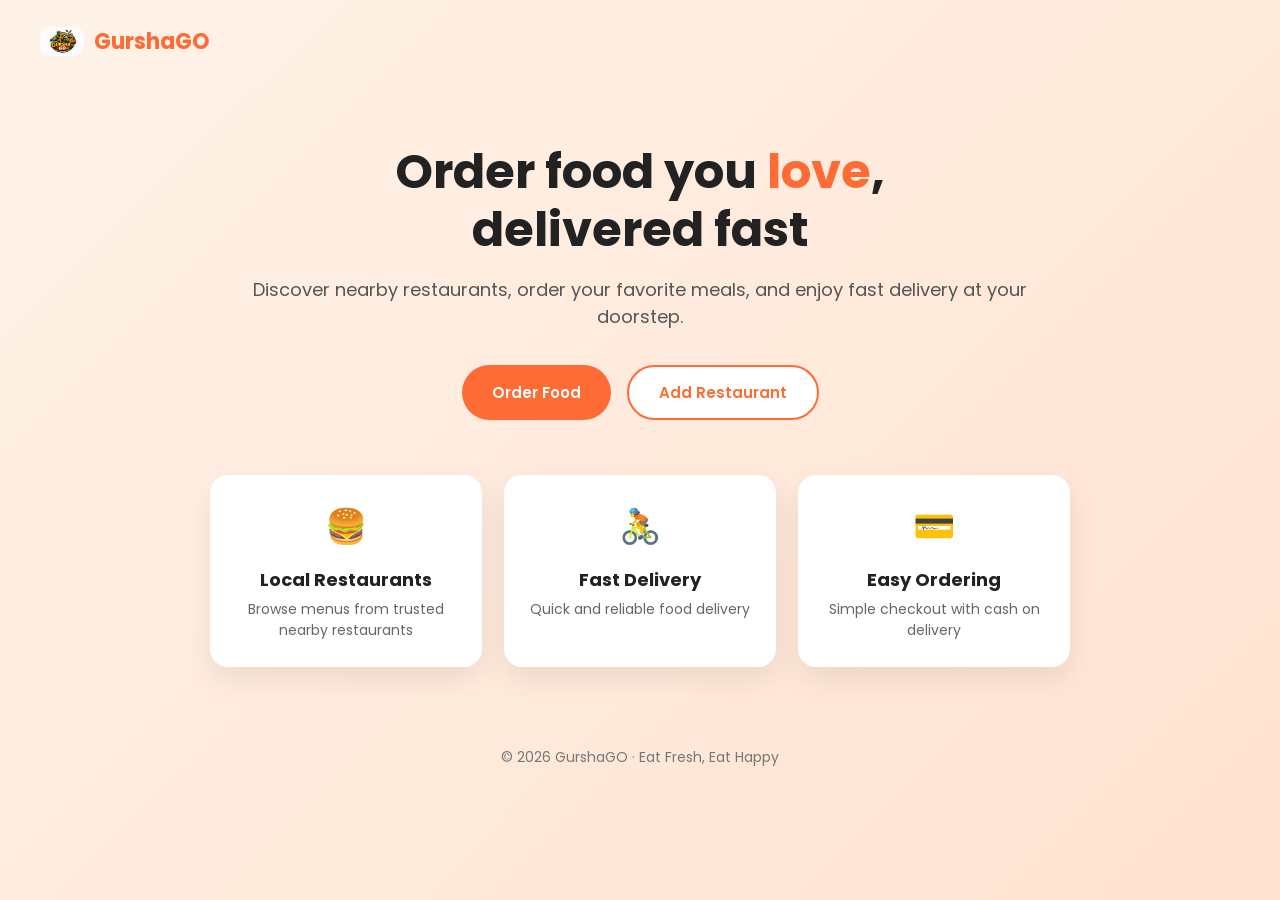
==== commit a177c8c6: "Lighter CSS" ====
--- a/index.html
+++ b/index.html
@@ -1,274 +1,78 @@
 <!DOCTYPE html>
 <html lang="en">
+<head>
+  <meta charset="UTF-8" />
+  <meta name="viewport" content="width=device-width, initial-scale=1.0" />
+  <title>GurshaGO | Food Delivery</title>
 
-<head>
-    <meta charset="UTF-8" />
-    <title>GurshaGO | Food Delivery</title>
-    <link rel="stylesheet" href="css/style.css" />
-    <link rel="stylesheet" href="css/index.css" />
-    <link rel="stylesheet" href="https://cdnjs.cloudflare.com/ajax/libs/font-awesome/6.5.1/css/all.min.css">
+  <!-- Font -->
+  <link href="https://fonts.googleapis.com/css2?family=Poppins:wght@400;500;600;700&display=swap" rel="stylesheet">
 
+  <link rel="stylesheet" href="css/base.css" />
+  <link rel="stylesheet" href="css/landing.css" />
 </head>
 
-<body>
+<body class="landing-page">
 
-    <!-- ================= HEADER ================= -->
-    <header class="header">
-        <div class="container header-inner">
+  <!-- Header -->
+  <header class="landing-header">
+    <div class="brand">
+      <img src="images/logo.jpg" alt="GurshaGO Logo" />
+      <span>GurshaGO</span>
+    </div>
+  </header>
 
-            <!-- Logo -->
-                <div class="logo">
-            <img src=".vscode/images/GURSHA GO LOGO.png" alt="Delicious food">
-            <span class="logo-name">GurshaGo</span>
-                </div>
-            <!-- Navigation -->
-            <nav class="nav">
-                <br><br><br><br><br><br><br><br><br><br><br><br><br><br>
-                <a href="" class="red" style="background-color: red;"></a>
-                <a href="index.html" class="active">Home</a>
-                <a href="restaurant-dashboard.html">Restaurants</a>
-            </nav>
+  <!-- HERO -->
+  <main class="hero">
 
-            <!-- Search -->
-            <div class="search">
-                <i class="fa-solid fa-magnifying-glass"></i>
-                <input type="text" placeholder="Search restaurants..." />
-            </div>
+    <h1>
+      Order food you <span>love</span>,<br />
+      delivered fast
+    </h1>
 
-            <!-- Actions -->
-            <div class="actions">
-                <a href="login.html" class="login-btn">
-                    <i class="fa-solid fa-right-to-bracket"></i> Login
-                </a>
+    <p class="subtitle">
+      Discover nearby restaurants, order your favorite meals,
+      and enjoy fast delivery at your doorstep.
+    </p>
 
-                <a href="cart.html" class="cart-btn">
-                    <i class="fa-solid fa-cart-shopping"></i>
-                    <span class="cart-count">0</span>
-                </a>
-            </div>
+    <!-- CTA -->
+    <div class="cta-buttons">
+      <button class="btn primary" onclick="location.href='login.html'">
+        Order Food
+      </button>
 
-        </div>
-    </header>
-
-
-
-    <div class="auth-container landing">
-        <!-- Hero Section -->
-        <h1>🍽 GurshaGO</h1>
-        <p>Order delicious food from your favorite restaurants or join us as a restaurant partner</p>
-
-        <div class="landing-buttons">
-            <button onclick="location.href='login.html'">
-            <i class="fas fa-shopping-cart"></i>
-            Order Food
-        </button>
-            <button onclick="location.href='signup.html'">
-            <i class="fas fa-store"></i>
-            Add Restaurant
-        </button>
-        </div>
-
-        <!-- How It Works Section -->
-        <div class="how-it-works">
-            <h2>How It Works</h2>
-
-            <div class="steps-container">
-                <!-- For Customers -->
-                <div class="customer-steps">
-                    <h3><i class="fas fa-user"></i> For Customers</h3>
-                    <div class="steps-list">
-                        <div class="step-item">
-                            <div class="step-number">1</div>
-                            <div class="step-content">
-                                <h4>Browse Restaurants</h4>
-                                <p>Discover local restaurants offering your favorite cuisine</p>
-                            </div>
-                        </div>
-                        <div class="step-item">
-                            <div class="step-number">2</div>
-                            <div class="step-content">
-                                <h4>Add to Cart</h4>
-                                <p>Select your favorite dishes and customize your order</p>
-                            </div>
-                        </div>
-                        <div class="step-item">
-                            <div class="step-number">3</div>
-                            <div class="step-content">
-                                <h4>Checkout & Pay</h4>
-                                <p>Choose delivery or pickup and complete your payment</p>
-                            </div>
-                        </div>
-                        <div class="step-item">
-                            <div class="step-number">4</div>
-                            <div class="step-content">
-                                <h4>Enjoy Your Meal</h4>
-                                <p>Track your order in real-time and enjoy delicious food</p>
-                            </div>
-                        </div>
-                    </div>
-                </div>
-
-                <!-- For Restaurant Owners -->
-                <div class="restaurant-steps">
-                    <h3><i class="fas fa-utensils"></i> For Restaurants</h3>
-                    <div class="steps-list">
-                        <div class="step-item">
-                            <div class="step-number">1</div>
-                            <div class="step-content">
-                                <h4>Sign Up</h4>
-                                <p>Create your restaurant account in minutes</p>
-                            </div>
-                        </div>
-                        <div class="step-item">
-                            <div class="step-number">2</div>
-                            <div class="step-content">
-                                <h4>Setup Your Menu</h4>
-                                <p>Add your dishes, prices, and customize your offerings</p>
-                            </div>
-                        </div>
-                        <div class="step-item">
-                            <div class="step-number">3</div>
-                            <div class="step-content">
-                                <h4>Receive Orders</h4>
-                                <p>Start receiving orders from customers in your area</p>
-                            </div>
-                        </div>
-                        <div class="step-item">
-                            <div class="step-number">4</div>
-                            <div class="step-content">
-                                <h4>Grow Your Business</h4>
-                                <p>Manage orders, track sales, and expand your customer base</p>
-                            </div>
-                        </div>
-                    </div>
-                </div>
-            </div>
-        </div>
-
-        <!-- Features Section -->
-        <div class="features-section">
-            <h2>Why Choose GurshaGO</h2>
-            <div class="features-grid">
-                <div class="feature-card">
-                    <div class="feature-icon">
-                        <i class="fas fa-bolt"></i>
-                    </div>
-                    <h3>Fast Delivery</h3>
-                    <p>Get your food delivered in 30-45 minutes on average</p>
-                </div>
-                <div class="feature-card">
-                    <div class="feature-icon">
-                        <i class="fas fa-shield-alt"></i>
-                    </div>
-                    <h3>Secure Payments</h3>
-                    <p>Multiple payment options with 100% secure transactions</p>
-                </div>
-                <div class="feature-card">
-                    <div class="feature-icon">
-                        <i class="fas fa-star"></i>
-                    </div>
-                    <h3>Quality Restaurants</h3>
-                    <p>Carefully vetted restaurants with verified ratings</p>
-                </div>
-                <div class="feature-card">
-                    <div class="feature-icon">
-                        <i class="fas fa-headset"></i>
-                    </div>
-                    <h3>24/7 Support</h3>
-                    <p>Round-the-clock customer support for any issues</p>
-                </div>
-            </div>
-        </div>
-
-        <!-- Stats Section -->
-        <div class="stats-section">
-            <h2>Our Impact</h2>
-            <div class="stats-grid">
-                <div class="stat-item">
-                    <div class="stat-number">500+</div>
-                    <div class="stat-label">Restaurants</div>
-                </div>
-                <div class="stat-item">
-                    <div class="stat-number">50,000+</div>
-                    <div class="stat-label">Happy Customers</div>
-                </div>
-                <div class="stat-item">
-                    <div class="stat-number">200,000+</div>
-                    <div class="stat-label">Orders Delivered</div>
-                </div>
-                <div class="stat-item">
-                    <div class="stat-number">98%</div>
-                    <div class="stat-label">Satisfaction Rate</div>
-                </div>
-            </div>
-        </div>
-
-        <!-- CTA Section -->
-        <div class="cta-section">
-            <h2>Ready to Get Started?</h2>
-            <p>Join thousands of customers enjoying delicious food or grow your restaurant business with us</p>
-
-            <div class="cta-buttons">
-                <button class="cta-btn primary" onclick="location.href='signup.html'">
-                <i class="fas fa-user-plus"></i>
-                Sign Up as Customer
-            </button>
-                <button class="cta-btn secondary" onclick="location.href='signup.html?type=restaurant'">
-                <i class="fas fa-store"></i>
-                Register Restaurant
-            </button>
-            </div>
-
-            <p style="margin-top: 30px; font-size: 1rem ;">
-                Already have an account? <a href="login.html"  font-weight: 600; text-decoration: none, style="color: red;"">Login here</a>
-            </p>
-        </div>
+      <button class="btn secondary" onclick="location.href='signup.html'">
+        Add Restaurant
+      </button>
     </div>
 
+    <!-- FEATURES -->
+    <section class="features">
+      <div class="feature-card">
+        <span>🍔</span>
+        <h3>Local Restaurants</h3>
+        <p>Browse menus from trusted nearby restaurants</p>
+      </div>
 
+      <div class="feature-card">
+        <span>🚴</span>
+        <h3>Fast Delivery</h3>
+        <p>Quick and reliable food delivery</p>
+      </div>
 
+      <div class="feature-card">
+        <span>💳</span>
+        <h3>Easy Ordering</h3>
+        <p>Simple checkout with cash on delivery</p>
+      </div>
+    </section>
 
-    <!-- ================= FOOTER ================= -->
-    <footer class="footer">
-        <div class="container footer-grid">
+  </main>
 
-            <div>
-                <h4>Customers</h4>
-                <a href="restaurant-dashboard.html">Browse Restaurants</a>
-                <a href="#">Deals & Offers</a>
-                <a href="#">FAQ</a>
-                <a href="#">Contact Support</a>
-            </div>
-
-            <div>
-                <h4>Restaurants</h4>
-                <a href="#">Partner With Us</a>
-                <a href="#">Restaurant Login</a>
-                <a href="#">Benefits</a>
-            </div>
-
-            <div>
-                <h4>Company</h4>
-                <a href="#">About GurshaGo</a>
-                <a href="#">Careers</a>
-                <a href="#">Privacy Policy</a>
-                <a href="#">Terms of Service</a>
-            </div>
-
-        </div>
-
-        <div class="footer-bottom">
-            <p>© 2026 GurshaGo. All rights reserved.</p>
-
-            <div class="social-icons">
-                <a href="#" aria-label="Facebook"><i class="fab fa-facebook-f"></i></a>
-                <a href="#" aria-label="Instagram"><i class="fab fa-instagram"></i></a>
-                <a href="#" aria-label="Twitter"><i class="fab fa-twitter"></i></a>
-            </div>
-        </div>
-    </footer>
-    </div>
+  <!-- Footer -->
+  <footer class="landing-footer">
+    © 2026 GurshaGO · Eat Fresh, Eat Happy
+  </footer>
 
 </body>
-
-</html>+</html>
--- a/css/base.css
+++ b/css/base.css
@@ -0,0 +1,61 @@
+:root {
+  --primary: #ff6b35;
+  --secondary: #1d3557;
+  --bg: #f4f6f8;
+  --card: #ffffff;
+  --text: #333;
+  --border: #ddd;
+}
+
+* {
+  box-sizing: border-box;
+  margin: 0;
+  padding: 0;
+  font-family: 'Poppins', system-ui, -apple-system, BlinkMacSystemFont, sans-serif;
+}
+
+body {
+  background: var(--bg);
+  color: var(--text);
+  min-height: 100vh;
+}
+
+button {
+  background: var(--primary);
+  color: #fff;
+  border: none;
+  padding: 13px;
+  border-radius: 8px;
+  cursor: pointer;
+  font-size: 15px;
+  font-weight: 600;
+  transition: all 0.2s ease;
+}
+
+button:hover {
+  transform: translateY(-1px);
+  opacity: 0.95;
+}
+
+input {
+  width: 100%;
+  padding: 13px;
+  border: 1px solid var(--border);
+  border-radius: 8px;
+  font-size: 15px;
+}
+
+input:focus {
+  outline: none;
+  border-color: var(--primary);
+}
+
+a {
+  color: var(--primary);
+  text-decoration: none;
+  font-weight: 500;
+}
+
+body.auth-page {
+  background: linear-gradient(135deg, #fff3e8, #ffe2d1);
+}
--- a/css/landing.css
+++ b/css/landing.css
@@ -0,0 +1,156 @@
+/* =====================
+   BASE
+===================== */
+body.landing-page {
+  font-family: 'Poppins', sans-serif;
+  min-height: 100vh;
+  background: linear-gradient(135deg, #fff3e8, #ffe2d1);
+  color: #222;
+}
+
+/* =====================
+   HEADER
+===================== */
+.landing-header {
+  padding: 25px 40px;
+}
+
+.brand {
+  display: flex;
+  align-items: center;
+  gap: 10px;
+  font-size: 22px;
+  font-weight: 700;
+  color: #ff6b35;
+}
+
+.brand img {
+  width: 44px;
+  border-radius: 10px;
+}
+
+/* =====================
+   HERO
+===================== */
+.hero {
+  max-width: 900px;
+  margin: 60px auto 0;
+  text-align: center;
+  padding: 0 20px;
+}
+
+.hero h1 {
+  font-size: 48px;
+  line-height: 1.2;
+  margin-bottom: 18px;
+}
+
+.hero h1 span {
+  color: #ff6b35;
+}
+
+.subtitle {
+  font-size: 18px;
+  color: #555;
+  margin-bottom: 35px;
+}
+
+/* =====================
+   BUTTONS
+===================== */
+.cta-buttons {
+  display: flex;
+  justify-content: center;
+  gap: 16px;
+  margin-bottom: 55px;
+}
+
+.btn {
+  padding: 14px 30px;
+  border-radius: 30px;
+  font-weight: 600;
+  font-size: 15px;
+  cursor: pointer;
+  transition: all 0.25s ease;
+}
+
+.btn.primary {
+  background: #ff6b35;
+  border: none;
+  color: #fff;
+}
+
+.btn.primary:hover {
+  background: #ff5722;
+  transform: translateY(-2px);
+}
+
+.btn.secondary {
+  background: #fff;
+  border: 2px solid #ff6b35;
+  color: #ff6b35;
+}
+
+.btn.secondary:hover {
+  background: #ff6b35;
+  color: #fff;
+}
+
+/* =====================
+   FEATURES
+===================== */
+.features {
+  display: grid;
+  grid-template-columns: repeat(auto-fit, minmax(220px, 1fr));
+  gap: 22px;
+}
+
+.feature-card {
+  background: #fff;
+  padding: 26px 22px;
+  border-radius: 18px;
+  box-shadow: 0 12px 30px rgba(0,0,0,0.08);
+  transition: transform 0.2s ease;
+}
+
+.feature-card:hover {
+  transform: translateY(-6px);
+}
+
+.feature-card span {
+  font-size: 34px;
+}
+
+.feature-card h3 {
+  margin: 14px 0 6px;
+  font-size: 18px;
+}
+
+.feature-card p {
+  font-size: 14px;
+  color: #666;
+}
+
+/* =====================
+   FOOTER
+===================== */
+.landing-footer {
+  text-align: center;
+  margin-top: 80px;
+  padding-bottom: 22px;
+  font-size: 14px;
+  color: #777;
+}
+
+/* =====================
+   MOBILE
+===================== */
+@media (max-width: 600px) {
+  .hero h1 {
+    font-size: 34px;
+  }
+
+  .cta-buttons {
+    flex-direction: column;
+  }
+}
